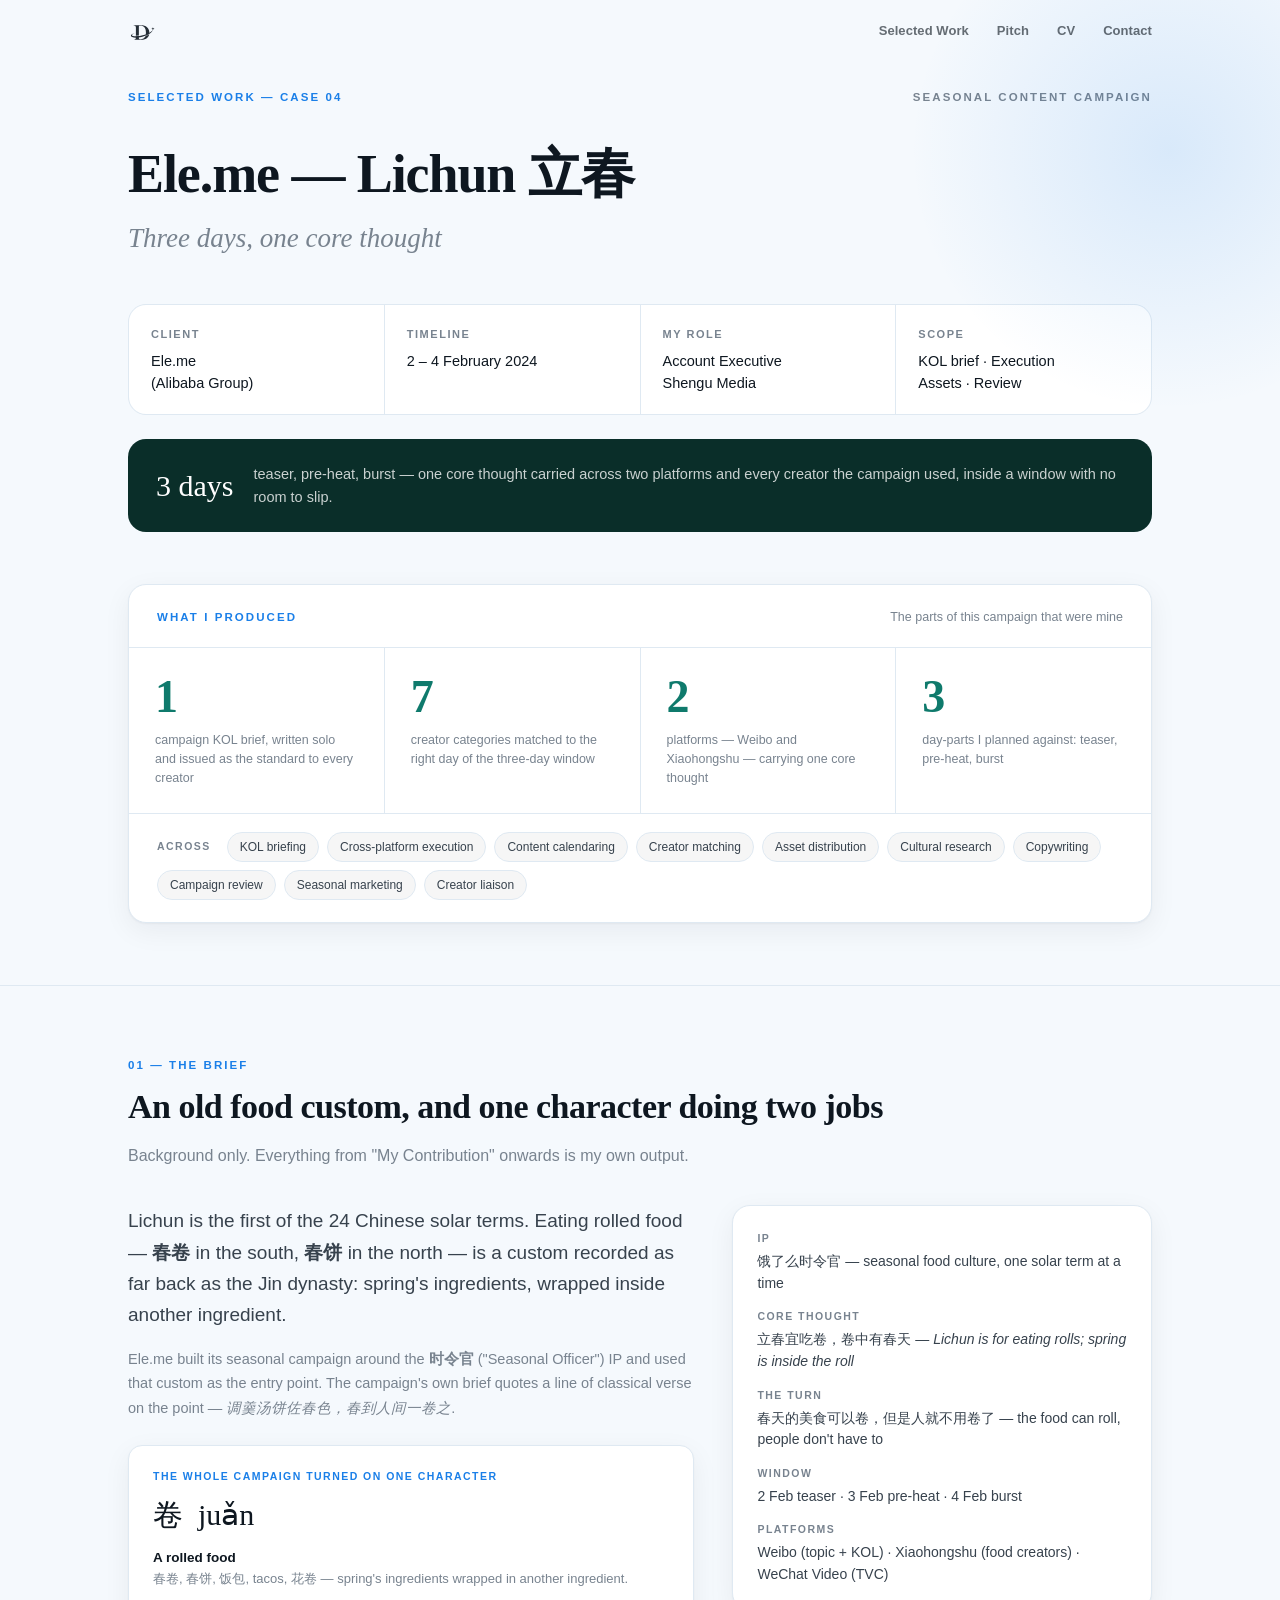
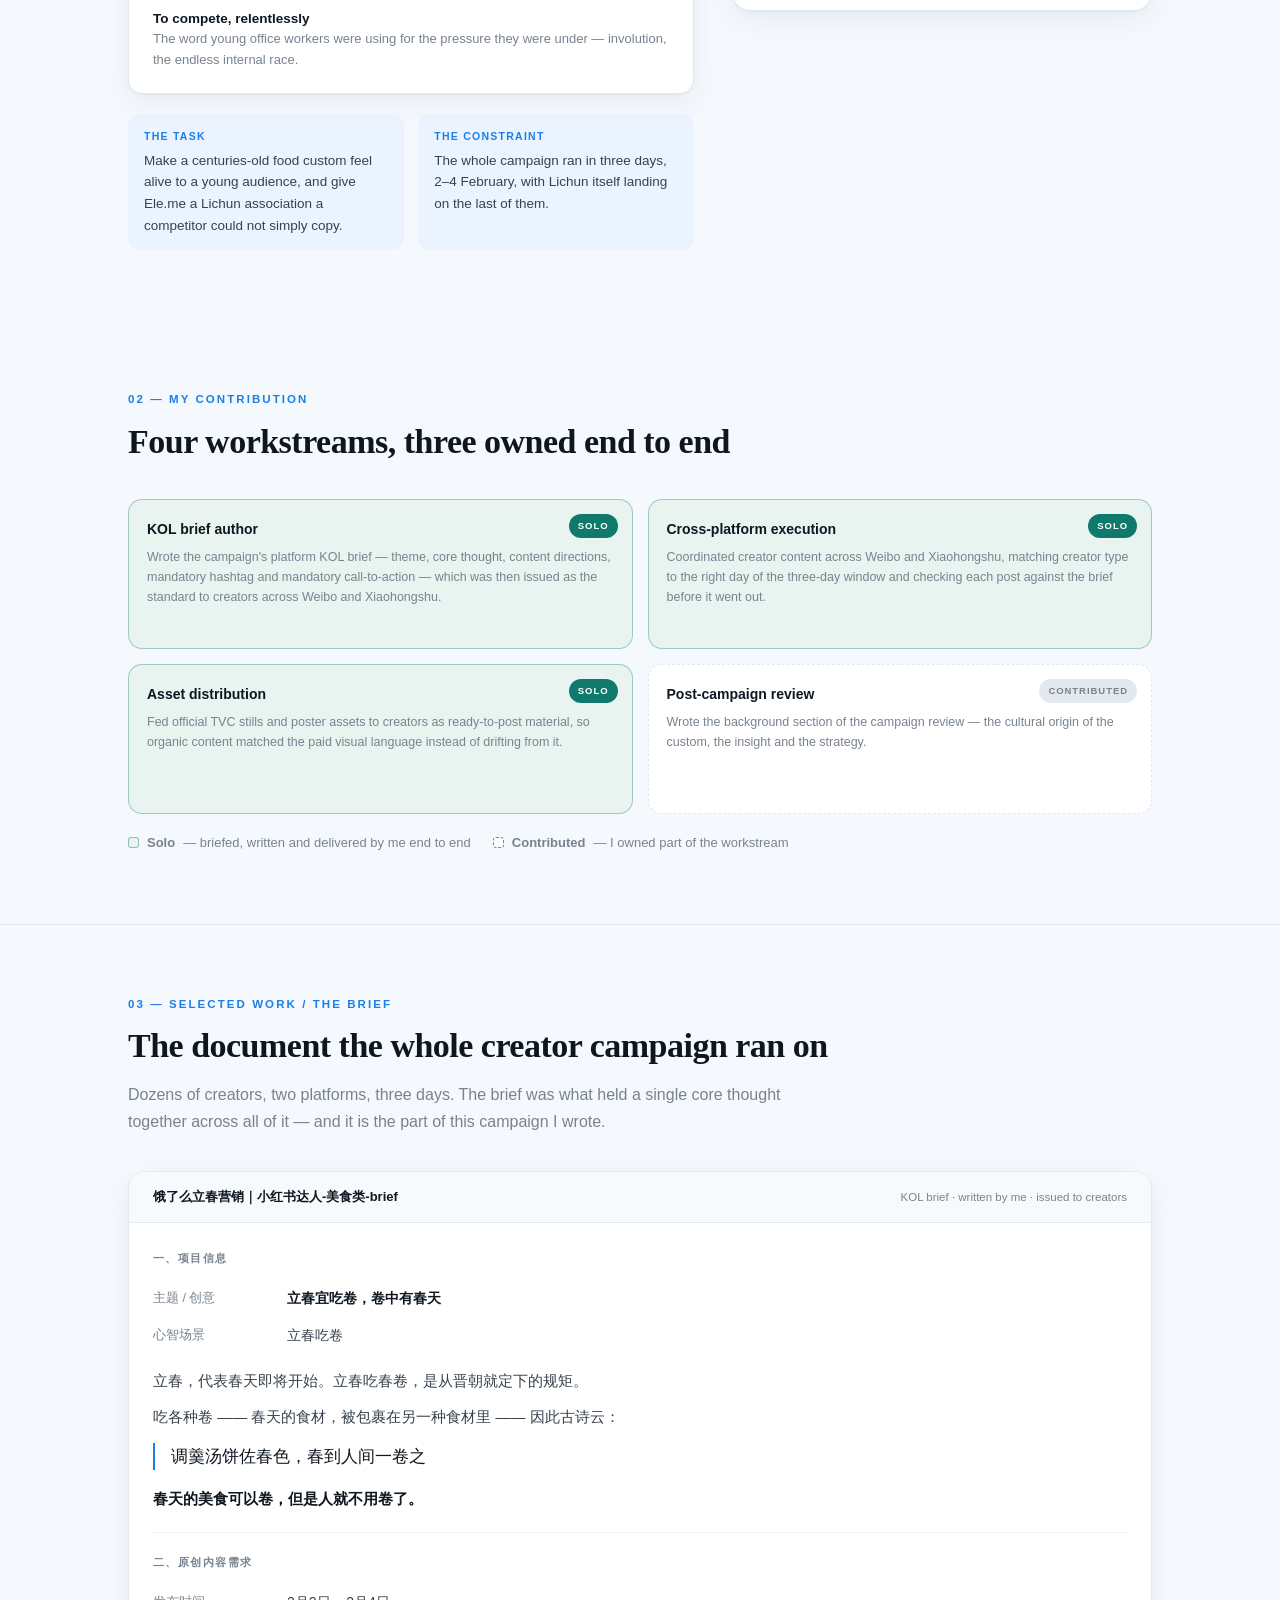
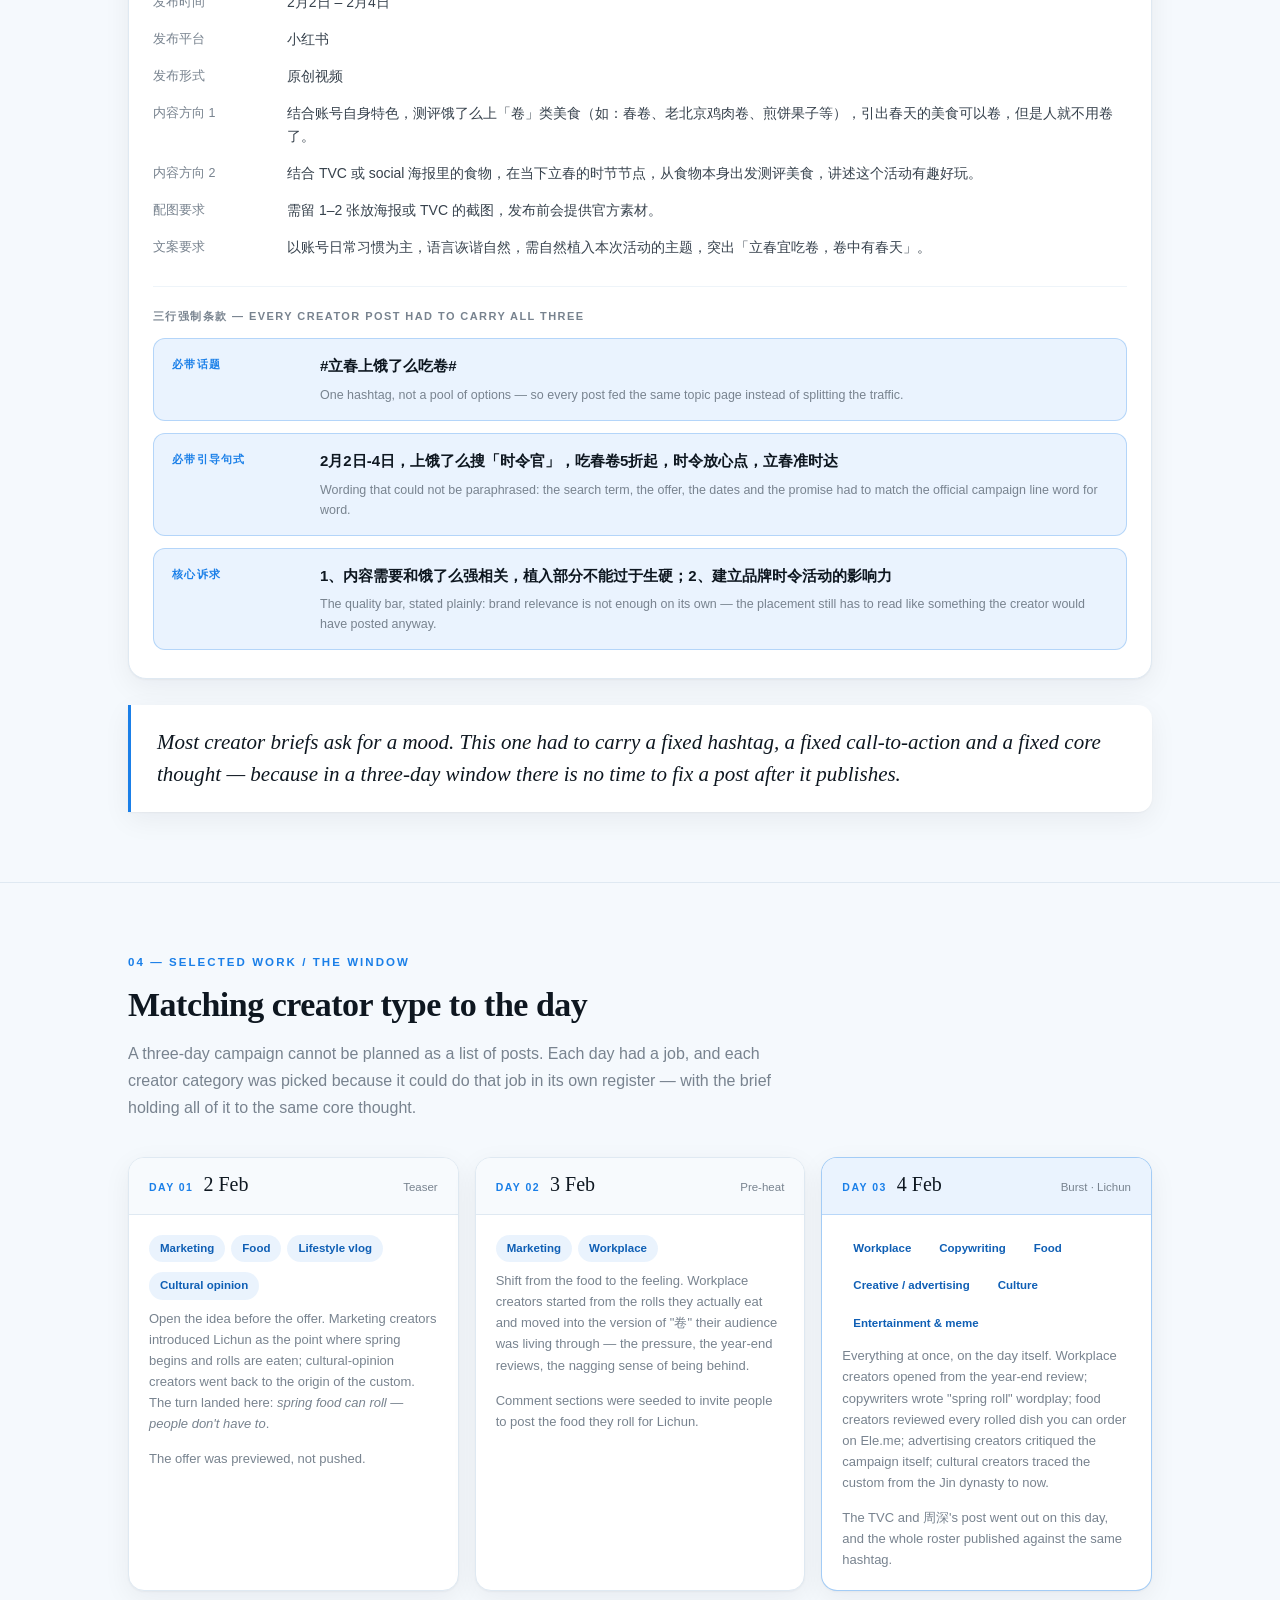
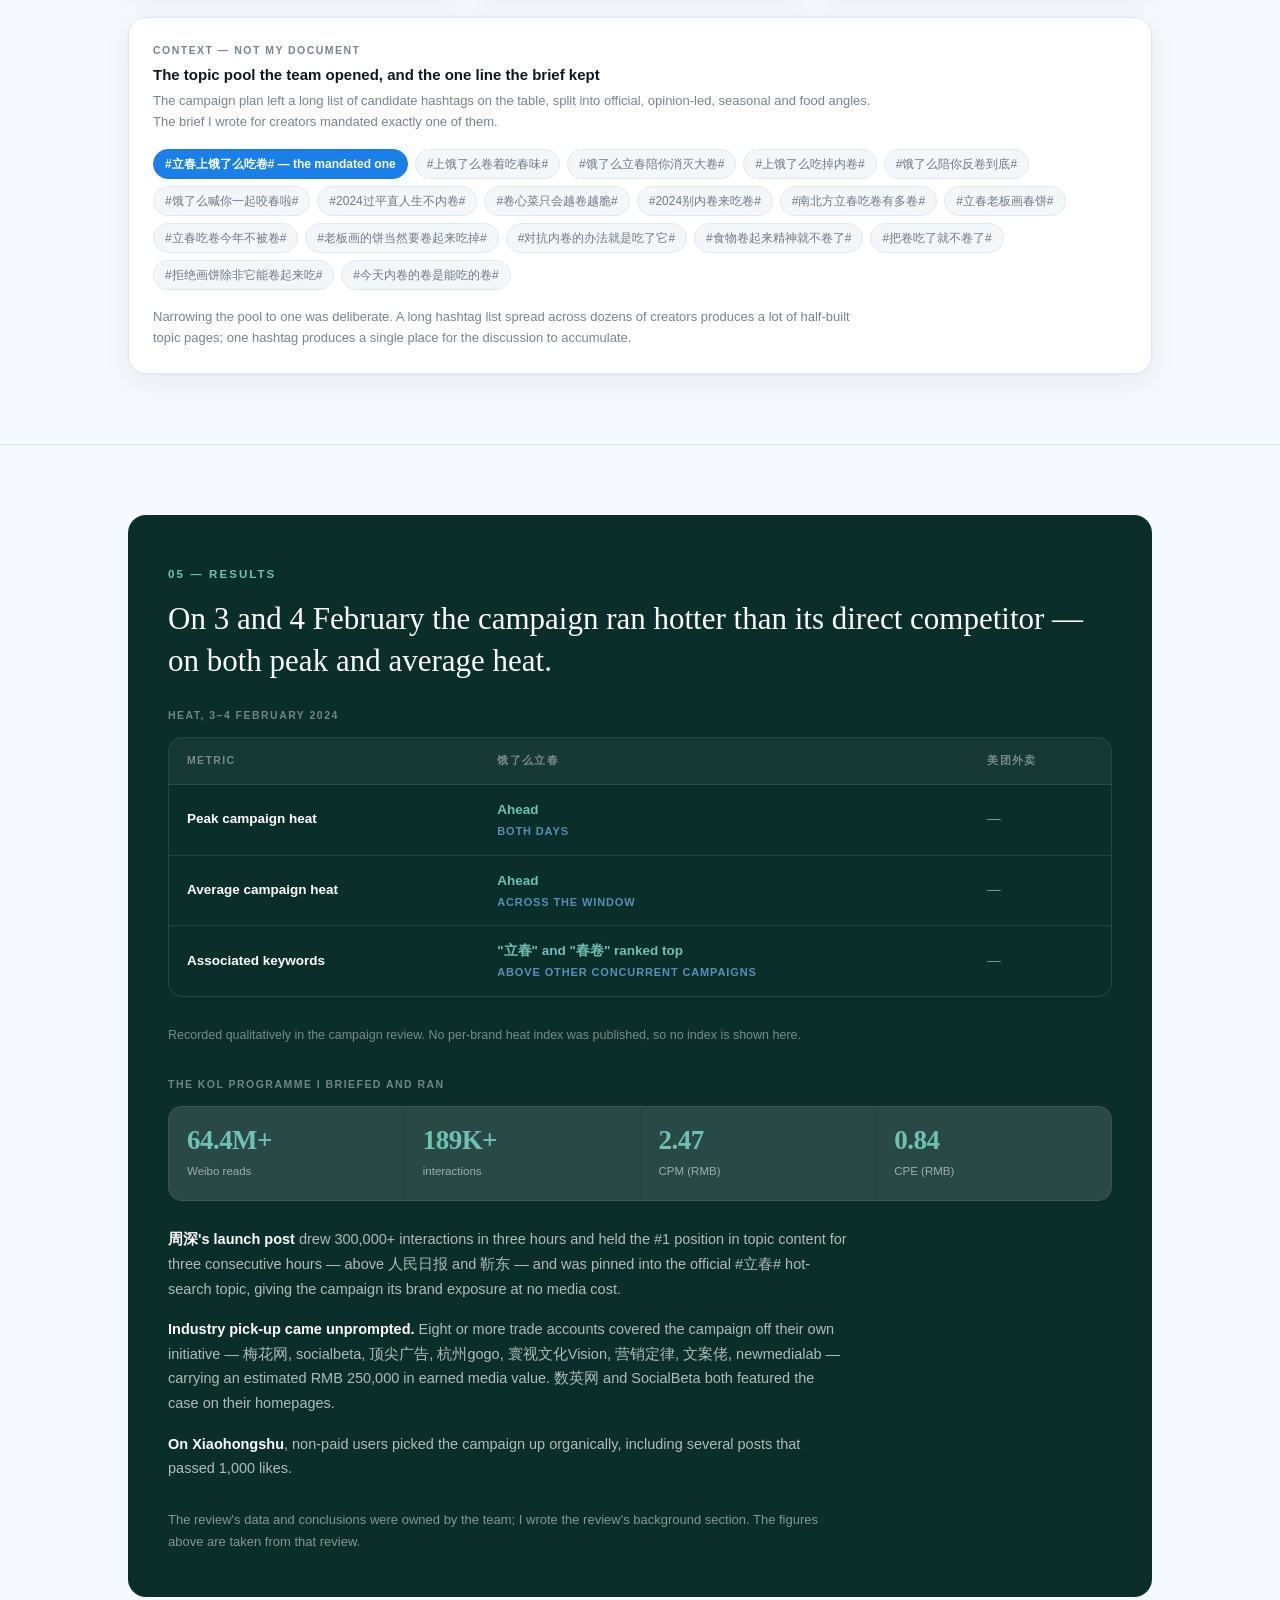
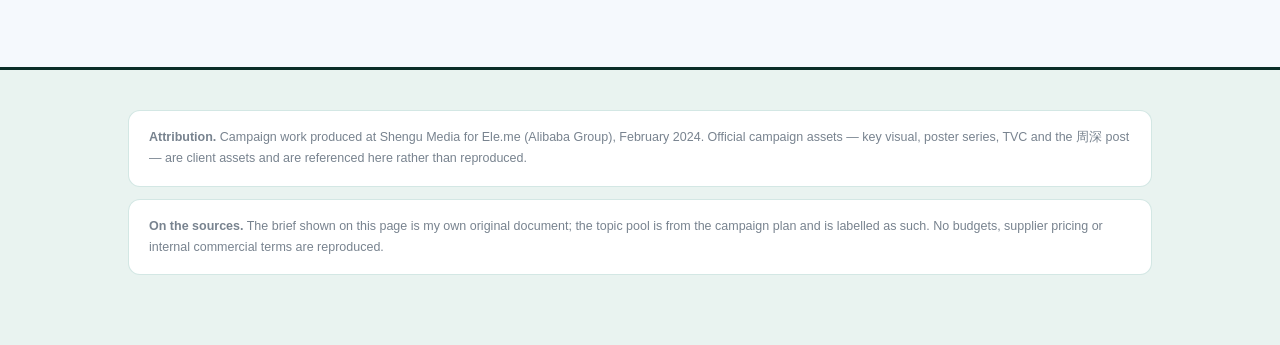
==== website/eleme-lichun-case.html @ 3f2ba8ce "Add portfolio pages, CV download and SEO metadata" ====
<!DOCTYPE html>
<html lang="en">
<head>
<meta charset="utf-8">
<meta name="viewport" content="width=device-width, initial-scale=1">
<title>Ele.me — Lichun Seasonal Campaign</title>
<link rel="icon" type="image/svg+xml" href="assets/favicon.svg">
<meta name="description" content="A three-day seasonal campaign built on a single wordplay insight. Case 04 — Du Tingwei, Anna.">
<link rel="canonical" href="https://fenghuan001.github.io/dtw.pro/eleme-lichun-case.html">
<meta property="og:url" content="https://fenghuan001.github.io/dtw.pro/eleme-lichun-case.html">
<meta property="og:type" content="website">
<meta property="og:site_name" content="Du Tingwei, Anna">
<meta property="og:title" content="Ele.me — Lichun Seasonal Campaign">
<meta property="og:description" content="A three-day seasonal campaign built on a single wordplay insight. Case 04 — Du Tingwei, Anna.">
<meta property="og:image" content="https://fenghuan001.github.io/dtw.pro/assets/og-card.jpg">
<meta property="og:image:width" content="1200">
<meta property="og:image:height" content="630">
<meta property="og:image:alt" content="Du Tingwei, Anna — Account Executive, Integrated Marketing and Content Strategy">
<meta name="twitter:card" content="summary_large_image">
<meta name="twitter:title" content="Ele.me — Lichun Seasonal Campaign">
<meta name="twitter:description" content="A three-day seasonal campaign built on a single wordplay insight. Case 04 — Du Tingwei, Anna.">
<meta name="twitter:image" content="https://fenghuan001.github.io/dtw.pro/assets/og-card.jpg">
<meta name="theme-color" content="#0A2E29">

<style>
:root{
  --bg:#F5F9FD; --ink:#0E1720; --ink-2:#37424D; --muted:#78838F;
  --line:#DFE9F2; --card:#FFFFFF; --accent:#1A7FE8; --accent-2:#0F5FB5;
  --accent-soft:#EAF3FE; --dark:#0C1620;
  --pine:#0A2E29; --pine-2:#0F3D36; --pine-accent:#0F7A6C; --pine-accent-2:#0A5B50;
  --pine-soft:#E9F3F0; --pine-key:#6FC2B3;
  --radius:18px;

  --shadow:0 1px 2px rgba(14,23,32,.04), 0 8px 28px rgba(14,23,32,.06);
  --font-display:Georgia,'Times New Roman','Microsoft YaHei','PingFang SC','Hiragino Sans GB','Songti SC',serif;
  --font-sans:-apple-system,BlinkMacSystemFont,'Segoe UI','Microsoft YaHei','PingFang SC','Hiragino Sans GB','Noto Sans CJK SC',sans-serif;
}
*,*::before,*::after{box-sizing:border-box}
html{-webkit-text-size-adjust:100%}
body{margin:0;background:var(--bg);color:var(--ink-2);font-family:var(--font-sans);font-size:16px;line-height:1.7;-webkit-font-smoothing:antialiased}
img{max-width:100%;display:block}
.wrap{max-width:1080px;margin:0 auto;padding:0 28px}
h1,h2,h3,h4{font-family:var(--font-display);color:var(--ink);font-weight:700;line-height:1.2;margin:0}
h1{font-size:clamp(32px,4.6vw,54px);letter-spacing:-.02em}
h2{font-size:clamp(24px,3vw,34px);letter-spacing:-.015em}
h3{font-size:19px;letter-spacing:-.01em}
p{margin:0 0 16px}
.eyebrow{font-family:var(--font-sans);font-size:11.5px;font-weight:700;letter-spacing:.18em;text-transform:uppercase;color:var(--accent)}
.lede{font-size:19px;line-height:1.65;color:var(--ink-2)}
section{padding:70px 0}
section+section{border-top:1px solid var(--line)}
.sec-head{margin-bottom:36px}
.sec-head .eyebrow{display:block;margin-bottom:12px}
.sec-head p{max-width:680px;margin-top:14px;color:var(--muted)}

/* ---------- HERO ---------- */
.hero{padding:64px 0 52px;position:relative;overflow:hidden}
.hero::after{content:"";position:absolute;right:-160px;top:-120px;width:540px;height:540px;background:radial-gradient(circle at 50% 50%,rgba(26,127,232,.13),transparent 68%);pointer-events:none}
.hero-top{display:flex;justify-content:space-between;align-items:baseline;gap:20px;flex-wrap:wrap;margin-bottom:34px}
.hero h1{max-width:20ch}
.hero .sub{font-family:var(--font-display);font-size:clamp(20px,2.4vw,27px);color:var(--muted);font-style:italic;margin-top:10px}
.meta{display:grid;grid-template-columns:repeat(4,1fr);gap:1px;background:var(--line);border:1px solid var(--line);border-radius:var(--radius);overflow:hidden;margin-top:42px}
.meta div{background:var(--card);padding:20px 22px}
.meta dt{font-size:11px;letter-spacing:.14em;text-transform:uppercase;color:var(--muted);font-weight:700;margin-bottom:7px}
.meta dd{margin:0;font-size:14.5px;color:var(--ink);line-height:1.5;font-weight:500}
.result-strip{margin-top:24px;background:var(--pine);color:#fff;border-radius:var(--radius);padding:24px 28px;display:flex;align-items:center;gap:20px;flex-wrap:wrap}
.result-strip .num{font-family:var(--font-display);font-size:30px;color:#fff;line-height:1;white-space:nowrap}
.result-strip .txt{font-size:14.5px;color:rgba(255,255,255,.78);line-height:1.55;flex:1;min-width:240px}

/* ---------- OUTPUT BAND ---------- */
.outputs{padding:0 0 62px}
.out-band{background:var(--card);border:1px solid var(--line);border-radius:var(--radius);box-shadow:var(--shadow);overflow:hidden}
.out-head{padding:22px 28px 18px;display:flex;justify-content:space-between;align-items:baseline;gap:16px;flex-wrap:wrap}
.out-head .eyebrow{display:block}
.out-head .hint{font-size:12.5px;color:var(--muted)}
.out-grid{display:grid;grid-template-columns:repeat(4,1fr);gap:1px;background:var(--line);border-top:1px solid var(--line);border-bottom:1px solid var(--line)}
.out{background:var(--card);padding:26px 26px 24px}
.out b{display:block;font-family:var(--font-display);font-size:clamp(30px,4vw,46px);line-height:1;color:var(--pine-accent);letter-spacing:-.02em}
.out span{display:block;font-size:12.5px;color:var(--muted);line-height:1.55;margin-top:11px}
.out-scope{padding:18px 28px 22px;display:flex;flex-wrap:wrap;gap:8px;align-items:center}
.out-scope .sl{font-size:10.5px;font-weight:700;letter-spacing:.14em;text-transform:uppercase;color:var(--muted);margin-right:8px}
.sc{font-size:12px;padding:5px 12px;border-radius:999px;background:rgba(0,0,0,.035);border:1px solid var(--line);color:var(--ink-2);line-height:1.5}

/* ---------- BRIEF ---------- */
.brief{display:grid;grid-template-columns:1.35fr 1fr;gap:38px;align-items:start}
.brief-facts{background:var(--card);border:1px solid var(--line);border-radius:var(--radius);padding:24px;box-shadow:var(--shadow)}
.brief-facts dl{margin:0;display:grid;gap:14px}
.brief-facts dt{font-size:10.5px;letter-spacing:.14em;text-transform:uppercase;color:var(--muted);font-weight:700;margin-bottom:3px}
.brief-facts dd{margin:0;font-size:14px;color:var(--ink-2);line-height:1.55}
.chal{display:flex;gap:14px;margin-top:20px;flex-wrap:wrap}
.chal div{flex:1;min-width:190px;background:var(--accent-soft);border-radius:12px;padding:14px 16px;font-size:13.5px;color:var(--ink-2);line-height:1.6}
.chal div b{display:block;font-size:10.5px;letter-spacing:.12em;text-transform:uppercase;color:var(--accent);margin-bottom:5px}
.pun{background:#fff;border:1px solid var(--line);border-radius:14px;padding:22px 24px;margin-top:24px;box-shadow:var(--shadow)}
.pun .pl{font-size:10.5px;font-weight:700;letter-spacing:.14em;text-transform:uppercase;color:var(--accent);margin-bottom:12px}
.pun .pw{font-family:var(--font-display);font-size:30px;color:var(--ink);line-height:1.2;margin-bottom:8px}
.pun .pm{display:flex;gap:18px;flex-wrap:wrap;margin-top:14px}
.pun .pm div{font-size:13px;color:var(--muted);line-height:1.6}
.pun .pm b{display:block;color:var(--ink);font-size:13.5px}
</style>
<style>
/* ---------- CONTRIBUTION ---------- */
.resp{display:grid;grid-template-columns:repeat(3,1fr);gap:15px}
.resp-item{border:1px solid var(--line);border-radius:14px;padding:20px 18px;background:var(--card);position:relative;min-height:150px}
.resp-item.solo{border-color:rgba(15,122,108,.34);background:var(--pine-soft)}
.resp-item.contrib{border-style:dashed;background:#fff}
.resp-item .badge{position:absolute;top:14px;right:14px;font-size:9.5px;font-weight:700;letter-spacing:.1em;text-transform:uppercase;padding:4px 9px;border-radius:999px}
.resp-item.solo .badge{background:var(--pine-accent);color:#fff}
.resp-item.contrib .badge{background:#E3E9EF;color:var(--muted)}
.resp-item h4{font-family:var(--font-sans);font-size:14px;font-weight:700;color:var(--ink);margin:0 0 8px;padding-right:64px;line-height:1.4}
.resp-item p{margin:0;font-size:12.5px;color:var(--muted);line-height:1.6}
.legend{display:flex;gap:22px;flex-wrap:wrap;margin-top:18px;font-size:13px;color:var(--muted)}
.legend span{display:flex;align-items:center;gap:8px}
.dot{width:11px;height:11px;border-radius:3px;background:var(--pine-soft);border:1px solid rgba(15,122,108,.42);flex:0 0 11px}
.dot.d2{background:#fff;border:1px dashed var(--muted)}

/* ---------- THE BRIEF DOCUMENT ---------- */
.doc{background:var(--card);border:1px solid var(--line);border-radius:var(--radius);box-shadow:var(--shadow);overflow:hidden}
.doc-bar{background:#F7FAFD;border-bottom:1px solid var(--line);padding:14px 24px;display:flex;justify-content:space-between;align-items:baseline;gap:14px;flex-wrap:wrap}
.doc-bar .fl{font-size:13px;font-weight:700;color:var(--ink);font-family:var(--font-sans)}
.doc-bar .ft{font-size:11.5px;color:var(--muted)}
.doc-body{padding:26px 24px 28px}
.dsec{padding:20px 0;border-bottom:1px solid #EEF4F9}
.dsec:first-child{padding-top:0}
.dsec:last-child{border-bottom:0;padding-bottom:0}
.dh{font-size:11px;font-weight:700;letter-spacing:.13em;text-transform:uppercase;color:var(--muted);margin-bottom:12px}
.dlede{font-size:15px;line-height:1.7;color:var(--ink-2);margin:0 0 10px}
.dlede:last-child{margin-bottom:0}
.dquote{font-family:var(--font-display);font-size:17px;color:var(--ink);line-height:1.6;margin:14px 0 0;padding-left:16px;border-left:2px solid var(--accent)}
.drow{display:grid;grid-template-columns:120px 1fr;gap:14px;font-size:14px;line-height:1.65;padding:7px 0}
.drow dt{color:var(--muted);font-size:12.5px;padding-top:1px}
.drow dd{margin:0;color:var(--ink-2)}
.drow dd b{color:var(--ink)}
.musts{display:grid;gap:12px;margin-top:4px}
.must{background:var(--accent-soft);border:1px solid rgba(26,127,232,.26);border-radius:12px;padding:15px 18px;display:grid;grid-template-columns:132px 1fr;gap:16px;align-items:start}
.must .ml{font-size:10.5px;font-weight:700;letter-spacing:.12em;text-transform:uppercase;color:var(--accent);padding-top:3px;line-height:1.5}
.must .mv{font-size:15px;color:var(--ink);line-height:1.65;font-weight:600}
.must .mv small{display:block;font-size:12.5px;font-weight:400;color:var(--muted);margin-top:6px;line-height:1.6}
@media(max-width:640px){
  .must{grid-template-columns:1fr;gap:8px}
  .drow{grid-template-columns:1fr;gap:2px}
}
</style>
<style>
/* ---------- THE WINDOW ---------- */
.sched{display:grid;grid-template-columns:repeat(3,1fr);gap:16px;align-items:stretch}
.day{background:var(--card);border:1px solid var(--line);border-radius:16px;box-shadow:var(--shadow);overflow:hidden;display:flex;flex-direction:column}
.day.burst{border-color:rgba(26,127,232,.4)}
.dhead{padding:16px 20px;border-bottom:1px solid var(--line);display:flex;align-items:baseline;gap:10px;flex-wrap:wrap;background:#F7FAFD}
.day.burst .dhead{background:var(--accent-soft);border-bottom-color:rgba(26,127,232,.24)}
.dnum{font-size:10.5px;font-weight:700;letter-spacing:.14em;text-transform:uppercase;color:var(--accent)}
.ddate{font-family:var(--font-display);font-size:20px;color:var(--ink);line-height:1}
.dphase{font-size:11.5px;color:var(--muted);margin-left:auto}
.dbody{padding:18px 20px 20px;flex:1}
.dbody p{font-size:13px;color:var(--muted);line-height:1.62;margin:0 0 14px}
.dbody p:last-child{margin-bottom:0}
.ctag{display:inline-block;font-size:11.5px;font-weight:600;padding:4px 11px;border-radius:999px;background:rgba(26,127,232,.09);color:var(--accent-2);margin:0 6px 8px 0}
.ctag.n{background:#F1F4F7;color:#6C7885}
.day.burst .ctag{background:#fff}

/* ---------- TOPIC POOL ---------- */
.pool{background:var(--card);border:1px solid var(--line);border-radius:var(--radius);box-shadow:var(--shadow);padding:24px;margin-top:26px}
.pool .pl{font-size:10.5px;font-weight:700;letter-spacing:.14em;text-transform:uppercase;color:var(--muted);margin-bottom:6px}
.pool h4{font-family:var(--font-sans);font-size:15px;font-weight:700;color:var(--ink);margin:0 0 6px}
.pool .note{font-size:13px;color:var(--muted);line-height:1.65;margin:0 0 16px;max-width:720px}
.tchips{display:flex;flex-wrap:wrap;gap:7px}
.tchip{font-size:12px;padding:5px 11px;border-radius:999px;background:#F4F7FA;border:1px solid var(--line);color:#6C7885;line-height:1.5}
.tchip.keep{background:var(--accent);border-color:var(--accent);color:#fff;font-weight:700}

/* ---------- RESULTS ---------- */
.results{background:var(--pine);color:#fff;border-radius:var(--radius);padding:44px 40px}
.results .eyebrow{color:var(--pine-key)}
.results .big{font-family:var(--font-display);font-size:clamp(22px,3vw,31px);line-height:1.35;color:#fff;margin:12px 0 26px}
.results p{color:rgba(255,255,255,.68);font-size:14.5px;max-width:680px;margin:0}
.htable-wrap{border:1px solid rgba(255,255,255,.12);border-radius:14px;overflow:hidden;margin-bottom:28px}
.htable{width:100%;border-collapse:collapse;font-size:13.5px}
.htable th,.htable td{text-align:left;padding:14px 18px;border-bottom:1px solid rgba(255,255,255,.1)}
.htable th{font-size:10.5px;letter-spacing:.13em;text-transform:uppercase;color:rgba(255,255,255,.42);font-weight:700;background:rgba(255,255,255,.05)}
.htable td{color:rgba(255,255,255,.55)}
.htable td:first-child{color:#fff;font-weight:600}
.htable .lead{color:var(--pine-key);font-weight:700}
.htable .lead em{font-style:normal;display:block;font-size:11px;font-weight:600;letter-spacing:.08em;color:rgba(127,182,242,.7)}
.htable tr:last-child td{border-bottom:0}
.rmetrics{display:grid;grid-template-columns:repeat(4,1fr);gap:1px;background:rgba(255,255,255,.1);border:1px solid rgba(255,255,255,.1);border-radius:14px;overflow:hidden;margin-bottom:26px}
.rmetrics div{background:rgba(255,255,255,.03);padding:20px 18px}
.rmetrics b{display:block;font-family:var(--font-display);font-size:clamp(20px,2.4vw,27px);line-height:1;color:var(--pine-key);letter-spacing:-.02em}
.rmetrics span{display:block;font-size:11.5px;color:rgba(255,255,255,.55);line-height:1.5;margin-top:9px}
.rlabel{font-size:10.5px;font-weight:700;letter-spacing:.14em;text-transform:uppercase;color:rgba(255,255,255,.42);margin-bottom:12px}

.footer{background:var(--pine-soft);border-top:3px solid var(--pine);padding:40px 0 70px;font-size:12.5px;color:var(--muted)}
.footer .demo-note{background:#fff;border:1px solid rgba(15,122,108,.18);border-radius:12px;padding:16px 20px;line-height:1.7}
.footer .demo-note+.demo-note{margin-top:12px}

@media(max-width:900px){
  .brief{grid-template-columns:1fr}
  .resp{grid-template-columns:1fr 1fr}
  .meta{grid-template-columns:1fr 1fr}
  .sched{grid-template-columns:1fr}
  .rmetrics{grid-template-columns:1fr 1fr}
  section{padding:52px 0}
  .results{padding:34px 26px}
}
@media(max-width:560px){
  .resp{grid-template-columns:1fr}
  .meta{grid-template-columns:1fr}
  .rmetrics{grid-template-columns:1fr}
  .htable{font-size:12.5px}
  .htable th,.htable td{padding:11px 13px}
}
@media print{
  .resp-item,.day,.doc,.pool,.results,.brief-facts,.pun,.must{opacity:1 !important;transform:none !important}
  section{padding:26px 0;break-inside:avoid}
  .resp-item,.day,.doc,.results,.brief-facts{break-inside:avoid}
  .results{background:#fff !important;color:#111 !important}
  .results .big{color:#111 !important}
  .results p{color:#444 !important}
  .htable-wrap{border-color:#ddd !important}
  .htable th{background:#f0f0f0 !important;color:#666 !important;border-bottom-color:#ddd !important}
  .htable td{border-bottom-color:#eee !important;color:#555 !important}
  .htable td:first-child{color:#111 !important}
  .htable .lead{color:#0A5B50 !important}
  .htable .lead em{color:#0A5B50 !important}
  .rmetrics{border-color:#ddd !important;background:#ddd !important}
  .rmetrics div{background:#fafafa !important}
  .rmetrics b{color:#0A5B50 !important}
  .rmetrics span,.rlabel{color:#666 !important}
}
</style>
</head>
<body>
<div id="sp" aria-hidden="true"></div>
<style id="plcss">
.sr-only{position:absolute;width:1px;height:1px;padding:0;overflow:hidden;clip-path:inset(50%)}
#page-loader{position:fixed;inset:0;z-index:1000;display:grid;place-content:center;background:var(--pine);opacity:0;visibility:hidden;pointer-events:none;transition:opacity .42s ease,visibility .42s ease}
#page-loader.show{opacity:1;visibility:visible;pointer-events:auto}
#page-loader::after{content:"";position:absolute;right:-120px;top:-140px;width:420px;height:420px;background:radial-gradient(circle at 50% 50%,rgba(111,194,179,.15),transparent 68%);pointer-events:none}
#page-loader .brand-logo{width:min(44vw,168px);height:auto;display:block;overflow:visible;position:relative}
#pl-star{transform:translate(1117px,479px)}
@media(prefers-reduced-motion:reduce){#page-loader{transition:none}}
@media print{#page-loader{display:none!important}}
</style>
<div id="page-loader">
  <span class="sr-only" role="status">Loading</span>
  <svg class="brand-logo" xmlns="http://www.w3.org/2000/svg" viewBox="0 0 1254 1254" fill="#ffffff" role="img" aria-label="Du Tingwei">
    <defs>
      <clipPath id="pl-lc"><rect x="345" y="760" width="151" height="150"/></clipPath>
      <clipPath id="pl-rc"><rect x="750" y="600" width="240" height="270"/></clipPath>
      <mask id="pl-os" maskUnits="userSpaceOnUse" x="0" y="0" width="1254" height="1254" style="mask-type:luminance">
        <rect width="1254" height="1254" fill="white"/>
        <path clip-path="url(#pl-lc)" d="M 351 815 C 544 817 864 743 1027 616" fill="none" stroke="black" stroke-width="36"/>
        <path clip-path="url(#pl-rc)" d="M 351 883 C 577 888 912 773 1058 630" fill="none" stroke="black" stroke-width="36"/>
      </mask>
    </defs>
    <path mask="url(#pl-os)" fill-rule="evenodd" d="M 252 325 L 578 325 C 808 325 950 444 956 650 C 961 854 832 978 590 978 L 249 978 L 249 971 C 327 957 354 938 354 869 L 354 423 C 354 362 330 341 252 333 Z M 487 398 L 487 891 C 487 936 508 952 575 952 C 717 952 803 857 803 652 C 803 450 717 347 579 347 L 528 347 C 497 347 487 362 487 398 Z"/>
    <path d="M 341 644 C 236 683 132 735 129 786 C 123 849 218 881 351 883 C 577 888 912 773 1058 630 C 1088 599 1099 566 1101 538 C 1083 569 1058 591 1027 616 C 864 743 544 817 351 815 C 244 814 183 806 178 782 C 171 752 244 694 336 651 Q 342 648 341 644 Z"/>
    <g id="pl-star"><g transform="translate(-1117 -479)"><path d="M 1117 403 C 1109 458 1099 469 1045 478 C 1098 485 1109 498 1117 551 C 1125 498 1136 486 1190 479 C 1136 471 1126 458 1117 403 Z"/></g></g>
  </svg>
</div>
<script>
(function(){
  var loader = document.getElementById('page-loader');
  if(!loader) return;
  var star = document.getElementById('pl-star');
  var reduce = window.matchMedia ? matchMedia('(prefers-reduced-motion: reduce)') : { matches:false };
  var ORBIT = 1600, GRACE = 420;
  var route = document.createElementNS('http://www.w3.org/2000/svg','path');
  route.setAttribute('d','M1117 479 C1060 310 330 510 155 780 C85 965 1080 790 1117 479 Z');
  var len = 0; try { len = route.getTotalLength(); } catch(e){}
  var frame = 0, showAt = 0, ready = false, shown = false, finishAt = Infinity;

  function rest(){ if(star) star.style.transform = 'translate(1117px,479px)'; }
  function hide(){
    if(!shown){ loader.style.display = 'none'; document.body.setAttribute('aria-busy','false'); return; }
    shown = false; cancelAnimationFrame(frame); rest();
    loader.classList.remove('show');
    document.body.setAttribute('aria-busy','false');
  }
  function tick(now){
    if(!shown) return;
    if(reduce.matches){ rest(); if(ready) hide(); else frame = requestAnimationFrame(tick); return; }
    if(ready && now >= finishAt){ hide(); return; }
    if(len){
      var p = route.getPointAtLength(((now - showAt) % ORBIT) / ORBIT * len);
      star.style.transform = 'translate(' + p.x + 'px,' + p.y + 'px)';
    }
    frame = requestAnimationFrame(tick);
  }
  function show(){
    if(shown || ready) return;
    shown = true; showAt = performance.now();
    loader.classList.add('show');
    document.body.setAttribute('aria-busy','true');
    if(reduce.matches) rest(); else frame = requestAnimationFrame(tick);
  }
  function done(){
    ready = true;
    if(!shown){ loader.style.display = 'none'; document.body.setAttribute('aria-busy','false'); return; }
    // let the star finish the orbit it is currently on, rather than cutting it off
    var el = performance.now() - showAt;
    finishAt = showAt + Math.max(1, Math.ceil(el / ORBIT)) * ORBIT;
    if(reduce.matches) hide(); else frame = requestAnimationFrame(tick);
  }
  window.finishLogoLoading = done;

  // only appear when the page is actually slow
  setTimeout(function(){ if(!ready) show(); }, GRACE);
  if(document.readyState === 'complete') done();
  else window.addEventListener('load', done, { once:true });
  document.addEventListener('visibilitychange', function(){ if(!document.hidden && shown && ready) hide(); });
})();
</script>
<style id="uibar">#sp{position:fixed;top:0;left:0;height:3px;width:0;background:linear-gradient(90deg,var(--pine-accent),var(--pine-key));z-index:999;pointer-events:none;transition:width .08s linear}
@media print{#sp{display:none!important}.footer{background:#fff!important;border-top:1px solid #ccc!important}}</style>
<style id="tbcss">
:root{--tb-h:58px;--tb-ink:var(--ink)}
html{scroll-behavior:smooth}
[id]{scroll-margin-top:calc(var(--tb-h) + 18px)}
#tb{position:fixed;top:3px;left:0;right:0;z-index:120;transition:background .3s ease,box-shadow .3s ease}
#tb .in{max-width:1080px;margin:0 auto;padding:0 28px;height:var(--tb-h);display:flex;align-items:center;justify-content:space-between;gap:20px}
#tb .brand{display:flex;align-items:center;gap:11px;color:var(--tb-ink);text-decoration:none;flex:0 0 auto;opacity:.9;transition:opacity .2s ease}
#tb a.brand:hover{opacity:1}
#tb .mark{display:block;width:28px;height:28px;color:var(--tb-ink);transition:transform .45s cubic-bezier(.3,.9,.3,1)}
#tb a.brand:hover .mark{transform:rotate(-10deg)}
#tb .nav{display:flex;align-items:center;gap:clamp(13px,2.6vw,28px);font-size:13px;font-weight:600;letter-spacing:.005em}
#tb .nav a{color:var(--tb-ink);opacity:.62;text-decoration:none;padding:5px 0;border-bottom:1.5px solid transparent;transition:opacity .18s ease,border-color .18s ease;white-space:nowrap}
#tb .nav a:hover{opacity:1;border-bottom-color:currentColor}
#tb.stuck{background:var(--pine);box-shadow:0 1px 0 rgba(0,0,0,.16),0 8px 26px rgba(10,46,41,.22)}
#tb.stuck .brand,#tb.stuck .nav a{color:#fff}
#tb.stuck .nav a{opacity:.72}
#tb.stuck .nav a:hover{opacity:1}
.hero{padding-top:calc(var(--tb-h) + 30px)}
@media(max-width:520px){ #tb .in{padding:0 20px;gap:12px} #tb .mark{width:24px;height:24px} #tb .nav{font-size:12px} #tb .nav a{padding:4px 0} }
@media print{ #tb{display:none!important} .hero{padding-top:0!important} }
</style>
<div id="tb">
  <div class="in">
    <a class="brand" href="index.html" aria-label="Back to the portfolio home"><svg class="mark" viewBox="0 0 1254 1254" fill="currentColor" aria-hidden="true" focusable="false"><defs><clipPath id="tbm-l"><rect x="345" y="760" width="151" height="150"/></clipPath><clipPath id="tbm-r"><rect x="750" y="600" width="240" height="270"/></clipPath><mask id="tbm-o" maskUnits="userSpaceOnUse" x="0" y="0" width="1254" height="1254" style="mask-type:luminance"><rect width="1254" height="1254" fill="white"/><path clip-path="url(#tbm-l)" d="M 351 815 C 544 817 864 743 1027 616" fill="none" stroke="black" stroke-width="36"/><path clip-path="url(#tbm-r)" d="M 351 883 C 577 888 912 773 1058 630" fill="none" stroke="black" stroke-width="36"/></mask></defs><path mask="url(#tbm-o)" fill-rule="evenodd" d="M 252 325 L 578 325 C 808 325 950 444 956 650 C 961 854 832 978 590 978 L 249 978 L 249 971 C 327 957 354 938 354 869 L 354 423 C 354 362 330 341 252 333 Z M 487 398 L 487 891 C 487 936 508 952 575 952 C 717 952 803 857 803 652 C 803 450 717 347 579 347 L 528 347 C 497 347 487 362 487 398 Z"/><path d="M 341 644 C 236 683 132 735 129 786 C 123 849 218 881 351 883 C 577 888 912 773 1058 630 C 1088 599 1099 566 1101 538 C 1083 569 1058 591 1027 616 C 864 743 544 817 351 815 C 244 814 183 806 178 782 C 171 752 244 694 336 651 Q 342 648 341 644 Z"/><path d="M 1117 403 C 1109 458 1099 469 1045 478 C 1098 485 1109 498 1117 551 C 1125 498 1136 486 1190 479 C 1136 471 1126 458 1117 403 Z"/></svg></a>
    <nav class="nav" aria-label="Main">
      <a href="index.html#work">Selected Work</a>
      <a href="pitch-experience.html">Pitch</a>
      <a href="anna-du-cv.pdf" download>CV</a>
      <a href="index.html#contact">Contact</a>
    </nav>
  </div>
</div>
<script>
(function(){
  function init(){
    var tb = document.getElementById('tb');
    var hero = document.querySelector('.hero');
    if(!tb || !hero) return;
    var h = 0;
    function measure(){ h = hero.offsetHeight; }
    function upd(){
      if(window.scrollY > h - 74) tb.classList.add('stuck');
      else tb.classList.remove('stuck');
    }
    measure(); upd();
    window.addEventListener('scroll', upd, { passive:true });
    window.addEventListener('resize', function(){ measure(); upd(); });
  }
  if(document.readyState === 'loading') document.addEventListener('DOMContentLoaded', init);
  else init();
})();
</script>

<header class="hero">
  <div class="wrap">
    <div class="hero-top">
      <span class="eyebrow">Selected Work — Case 04</span>
      <span class="eyebrow" style="color:var(--muted)">Seasonal Content Campaign</span>
    </div>
    <h1>Ele.me — Lichun 立春</h1>
    <p class="sub">Three days, one core thought</p>
    <dl class="meta">
      <div><dt>Client</dt><dd>Ele.me<br>(Alibaba Group)</dd></div>
      <div><dt>Timeline</dt><dd>2 – 4 February 2024</dd></div>
      <div><dt>My Role</dt><dd>Account Executive<br>Shengu Media</dd></div>
      <div><dt>Scope</dt><dd>KOL brief · Execution<br>Assets · Review</dd></div>
    </dl>
    <div class="result-strip">
      <span class="num">3 days</span>
      <span class="txt">teaser, pre-heat, burst — one core thought carried across two platforms and every creator the campaign used, inside a window with no room to slip.</span>
    </div>
  </div>
</header>

<section class="outputs">
  <div class="wrap">
    <div class="out-band">
      <div class="out-head">
        <span class="eyebrow">What I produced</span>
        <span class="hint">The parts of this campaign that were mine</span>
      </div>
      <div class="out-grid">
        <div class="out"><b>1</b><span>campaign KOL brief, written solo and issued as the standard to every creator</span></div>
        <div class="out"><b>7</b><span>creator categories matched to the right day of the three-day window</span></div>
        <div class="out"><b>2</b><span>platforms — Weibo and Xiaohongshu — carrying one core thought</span></div>
        <div class="out"><b>3</b><span>day-parts I planned against: teaser, pre-heat, burst</span></div>
      </div>
      <div class="out-scope">
        <span class="sl">Across</span>
        <span class="sc">KOL briefing</span>
        <span class="sc">Cross-platform execution</span>
        <span class="sc">Content calendaring</span>
        <span class="sc">Creator matching</span>
        <span class="sc">Asset distribution</span>
        <span class="sc">Cultural research</span>
        <span class="sc">Copywriting</span>
        <span class="sc">Campaign review</span>
        <span class="sc">Seasonal marketing</span>
        <span class="sc">Creator liaison</span>
      </div>
    </div>
  </div>
</section>

<section>
  <div class="wrap">
    <div class="sec-head">
      <span class="eyebrow">01 — The Brief</span>
      <h2>An old food custom, and one character doing two jobs</h2>
      <p>Background only. Everything from "My Contribution" onwards is my own output.</p>
    </div>

    <div class="brief">
      <div>
        <p class="lede">Lichun is the first of the 24 Chinese solar terms. Eating rolled food — <strong>春卷</strong> in the south, <strong>春饼</strong> in the north — is a custom recorded as far back as the Jin dynasty: spring's ingredients, wrapped inside another ingredient.</p>
        <p style="font-size:14.5px;color:var(--muted)">Ele.me built its seasonal campaign around the <strong>时令官</strong> ("Seasonal Officer") IP and used that custom as the entry point. The campaign's own brief quotes a line of classical verse on the point — <em>调羹汤饼佐春色，春到人间一卷之</em>.</p>

        <div class="pun">
          <div class="pl">The whole campaign turned on one character</div>
          <div class="pw">卷 &nbsp;juǎn</div>
          <div class="pm">
            <div><b>A rolled food</b>春卷, 春饼, 饭包, tacos, 花卷 — spring's ingredients wrapped in another ingredient.</div>
            <div><b>To compete, relentlessly</b>The word young office workers were using for the pressure they were under — involution, the endless internal race.</div>
          </div>
        </div>

        <div class="chal">
          <div><b>The task</b>Make a centuries-old food custom feel alive to a young audience, and give Ele.me a Lichun association a competitor could not simply copy.</div>
          <div><b>The constraint</b>The whole campaign ran in three days, 2–4 February, with Lichun itself landing on the last of them.</div>
        </div>
      </div>

      <div class="brief-facts">
        <dl>
          <div><dt>IP</dt><dd>饿了么时令官 — seasonal food culture, one solar term at a time</dd></div>
          <div><dt>Core thought</dt><dd>立春宜吃卷，卷中有春天 — <em>Lichun is for eating rolls; spring is inside the roll</em></dd></div>
          <div><dt>The turn</dt><dd>春天的美食可以卷，但是人就不用卷了 — the food can roll, people don't have to</dd></div>
          <div><dt>Window</dt><dd>2 Feb teaser · 3 Feb pre-heat · 4 Feb burst</dd></div>
          <div><dt>Platforms</dt><dd>Weibo (topic + KOL) · Xiaohongshu (food creators) · WeChat Video (TVC)</dd></div>
        </dl>
      </div>
    </div>
  </div>
</section>
<style>
.resp.four{grid-template-columns:repeat(2,1fr)}
@media(max-width:560px){ .resp.four{grid-template-columns:1fr} }
.whyline{background:var(--card);border-left:3px solid var(--accent);border-radius:0 14px 14px 0;padding:22px 26px;box-shadow:var(--shadow);margin-top:26px}
.whyline p{margin:0;font-family:var(--font-display);font-size:clamp(17px,2.1vw,21px);line-height:1.5;color:var(--ink);font-style:italic}
</style>

<section>
  <div class="wrap">
    <div class="sec-head">
      <span class="eyebrow">02 — My Contribution</span>
      <h2>Four workstreams, three owned end to end</h2>
    </div>
    <div class="resp four">
      <div class="resp-item solo">
        <span class="badge">Solo</span>
        <h4>KOL brief author</h4>
        <p>Wrote the campaign's platform KOL brief — theme, core thought, content directions, mandatory hashtag and mandatory call-to-action — which was then issued as the standard to creators across Weibo and Xiaohongshu.</p>
      </div>
      <div class="resp-item solo">
        <span class="badge">Solo</span>
        <h4>Cross-platform execution</h4>
        <p>Coordinated creator content across Weibo and Xiaohongshu, matching creator type to the right day of the three-day window and checking each post against the brief before it went out.</p>
      </div>
      <div class="resp-item solo">
        <span class="badge">Solo</span>
        <h4>Asset distribution</h4>
        <p>Fed official TVC stills and poster assets to creators as ready-to-post material, so organic content matched the paid visual language instead of drifting from it.</p>
      </div>
      <div class="resp-item contrib">
        <span class="badge">Contributed</span>
        <h4>Post-campaign review</h4>
        <p>Wrote the background section of the campaign review — the cultural origin of the custom, the insight and the strategy.</p>
      </div>
    </div>
    <div class="legend">
      <span><i class="dot"></i> <strong>Solo</strong> — briefed, written and delivered by me end to end</span>
      <span><i class="dot d2"></i> <strong>Contributed</strong> — I owned part of the workstream</span>
    </div>
  </div>
</section>

<section>
  <div class="wrap">
    <div class="sec-head">
      <span class="eyebrow">03 — Selected Work / The Brief</span>
      <h2>The document the whole creator campaign ran on</h2>
      <p>Dozens of creators, two platforms, three days. The brief was what held a single core thought together across all of it — and it is the part of this campaign I wrote.</p>
    </div>

    <div class="doc">
      <div class="doc-bar">
        <span class="fl">饿了么立春营销｜小红书达人-美食类-brief</span>
        <span class="ft">KOL brief · written by me · issued to creators</span>
      </div>
      <div class="doc-body">

        <div class="dsec">
          <div class="dh">一、项目信息</div>
          <dl style="margin:0">
            <div class="drow"><dt>主题 / 创意</dt><dd><b>立春宜吃卷，卷中有春天</b></dd></div>
            <div class="drow"><dt>心智场景</dt><dd>立春吃卷</dd></div>
          </dl>
          <p class="dlede" style="margin-top:14px">立春，代表春天即将开始。立春吃春卷，是从晋朝就定下的规矩。</p>
          <p class="dlede">吃各种卷 —— 春天的食材，被包裹在另一种食材里 —— 因此古诗云：</p>
          <p class="dquote">调羹汤饼佐春色，春到人间一卷之</p>
          <p class="dlede" style="margin-top:16px"><strong style="color:var(--ink)">春天的美食可以卷，但是人就不用卷了。</strong></p>
        </div>

        <div class="dsec">
          <div class="dh">二、原创内容需求</div>
          <dl style="margin:0">
            <div class="drow"><dt>发布时间</dt><dd>2月2日 – 2月4日</dd></div>
            <div class="drow"><dt>发布平台</dt><dd>小红书</dd></div>
            <div class="drow"><dt>发布形式</dt><dd>原创视频</dd></div>
            <div class="drow"><dt>内容方向 1</dt><dd>结合账号自身特色，测评饿了么上「卷」类美食（如：春卷、老北京鸡肉卷、煎饼果子等），引出春天的美食可以卷，但是人就不用卷了。</dd></div>
            <div class="drow"><dt>内容方向 2</dt><dd>结合 TVC 或 social 海报里的食物，在当下立春的时节节点，从食物本身出发测评美食，讲述这个活动有趣好玩。</dd></div>
            <div class="drow"><dt>配图要求</dt><dd>需留 1–2 张放海报或 TVC 的截图，发布前会提供官方素材。</dd></div>
            <div class="drow"><dt>文案要求</dt><dd>以账号日常习惯为主，语言诙谐自然，需自然植入本次活动的主题，突出「立春宜吃卷，卷中有春天」。</dd></div>
          </dl>
        </div>

        <div class="dsec">
          <div class="dh">三行强制条款 — every creator post had to carry all three</div>
          <div class="musts">
            <div class="must">
              <div class="ml">必带话题</div>
              <div class="mv">#立春上饿了么吃卷#
                <small>One hashtag, not a pool of options — so every post fed the same topic page instead of splitting the traffic.</small>
              </div>
            </div>
            <div class="must">
              <div class="ml">必带引导句式</div>
              <div class="mv">2月2日-4日，上饿了么搜「时令官」，吃春卷5折起，时令放心点，立春准时达
                <small>Wording that could not be paraphrased: the search term, the offer, the dates and the promise had to match the official campaign line word for word.</small>
              </div>
            </div>
            <div class="must">
              <div class="ml">核心诉求</div>
              <div class="mv">1、内容需要和饿了么强相关，植入部分不能过于生硬；2、建立品牌时令活动的影响力
                <small>The quality bar, stated plainly: brand relevance is not enough on its own — the placement still has to read like something the creator would have posted anyway.</small>
              </div>
            </div>
          </div>
        </div>

      </div>
    </div>

    <div class="whyline">
      <p>Most creator briefs ask for a mood. This one had to carry a fixed hashtag, a fixed call-to-action and a fixed core thought — because in a three-day window there is no time to fix a post after it publishes.</p>
    </div>
  </div>
</section>
<section>
  <div class="wrap">
    <div class="sec-head">
      <span class="eyebrow">04 — Selected Work / The Window</span>
      <h2>Matching creator type to the day</h2>
      <p>A three-day campaign cannot be planned as a list of posts. Each day had a job, and each creator category was picked because it could do that job in its own register — with the brief holding all of it to the same core thought.</p>
    </div>

    <div class="sched">
      <div class="day">
        <div class="dhead"><span class="dnum">Day 01</span><span class="ddate">2 Feb</span><span class="dphase">Teaser</span></div>
        <div class="dbody">
          <span class="ctag">Marketing</span><span class="ctag">Food</span><span class="ctag">Lifestyle vlog</span><span class="ctag">Cultural opinion</span>
          <p>Open the idea before the offer. Marketing creators introduced Lichun as the point where spring begins and rolls are eaten; cultural-opinion creators went back to the origin of the custom. The turn landed here: <em>spring food can roll — people don't have to</em>.</p>
          <p>The offer was previewed, not pushed.</p>
        </div>
      </div>

      <div class="day">
        <div class="dhead"><span class="dnum">Day 02</span><span class="ddate">3 Feb</span><span class="dphase">Pre-heat</span></div>
        <div class="dbody">
          <span class="ctag">Marketing</span><span class="ctag">Workplace</span>
          <p>Shift from the food to the feeling. Workplace creators started from the rolls they actually eat and moved into the version of "卷" their audience was living through — the pressure, the year-end reviews, the nagging sense of being behind.</p>
          <p>Comment sections were seeded to invite people to post the food they roll for Lichun.</p>
        </div>
      </div>

      <div class="day burst">
        <div class="dhead"><span class="dnum">Day 03</span><span class="ddate">4 Feb</span><span class="dphase">Burst · Lichun</span></div>
        <div class="dbody">
          <span class="ctag">Workplace</span><span class="ctag">Copywriting</span><span class="ctag">Food</span><span class="ctag">Creative / advertising</span><span class="ctag">Culture</span><span class="ctag">Entertainment &amp; meme</span>
          <p>Everything at once, on the day itself. Workplace creators opened from the year-end review; copywriters wrote "spring roll" wordplay; food creators reviewed every rolled dish you can order on Ele.me; advertising creators critiqued the campaign itself; cultural creators traced the custom from the Jin dynasty to now.</p>
          <p>The TVC and 周深's post went out on this day, and the whole roster published against the same hashtag.</p>
        </div>
      </div>
    </div>

    <div class="pool">
      <div class="pl">Context — not my document</div>
      <h4>The topic pool the team opened, and the one line the brief kept</h4>
      <p class="note">The campaign plan left a long list of candidate hashtags on the table, split into official, opinion-led, seasonal and food angles. The brief I wrote for creators mandated exactly one of them.</p>
      <div class="tchips">
        <span class="tchip keep">#立春上饿了么吃卷# — the mandated one</span>
        <span class="tchip">#上饿了么卷着吃春味#</span>
        <span class="tchip">#饿了么立春陪你消灭大卷#</span>
        <span class="tchip">#上饿了么吃掉内卷#</span>
        <span class="tchip">#饿了么陪你反卷到底#</span>
        <span class="tchip">#饿了么喊你一起咬春啦#</span>
        <span class="tchip">#2024过平直人生不内卷#</span>
        <span class="tchip">#卷心菜只会越卷越脆#</span>
        <span class="tchip">#2024别内卷来吃卷#</span>
        <span class="tchip">#南北方立春吃卷有多卷#</span>
        <span class="tchip">#立春老板画春饼#</span>
        <span class="tchip">#立春吃卷今年不被卷#</span>
        <span class="tchip">#老板画的饼当然要卷起来吃掉#</span>
        <span class="tchip">#对抗内卷的办法就是吃了它#</span>
        <span class="tchip">#食物卷起来精神就不卷了#</span>
        <span class="tchip">#把卷吃了就不卷了#</span>
        <span class="tchip">#拒绝画饼除非它能卷起来吃#</span>
        <span class="tchip">#今天内卷的卷是能吃的卷#</span>
      </div>
      <p class="note" style="margin:16px 0 0">Narrowing the pool to one was deliberate. A long hashtag list spread across dozens of creators produces a lot of half-built topic pages; one hashtag produces a single place for the discussion to accumulate.</p>
    </div>
  </div>
</section>

<section>
  <div class="wrap">
    <div class="results">
      <span class="eyebrow">05 — Results</span>
      <div class="big">On 3 and 4 February the campaign ran hotter than its direct competitor — on both peak and average heat.</div>

      <div class="rlabel">Heat, 3–4 February 2024</div>
      <div class="htable-wrap">
        <table class="htable">
          <thead>
            <tr><th>Metric</th><th>饿了么立春</th><th>美团外卖</th></tr>
          </thead>
          <tbody>
            <tr><td>Peak campaign heat</td><td class="lead">Ahead <em>BOTH DAYS</em></td><td>—</td></tr>
            <tr><td>Average campaign heat</td><td class="lead">Ahead <em>ACROSS THE WINDOW</em></td><td>—</td></tr>
            <tr><td>Associated keywords</td><td class="lead">"立春" and "春卷" ranked top <em>ABOVE OTHER CONCURRENT CAMPAIGNS</em></td><td>—</td></tr>
          </tbody>
        </table>
      </div>
      <p style="margin-bottom:30px;font-size:12.5px;color:rgba(255,255,255,.45)">Recorded qualitatively in the campaign review. No per-brand heat index was published, so no index is shown here.</p>

      <div class="rlabel">The KOL programme I briefed and ran</div>
      <div class="rmetrics">
        <div><b>64.4M+</b><span>Weibo reads</span></div>
        <div><b>189K+</b><span>interactions</span></div>
        <div><b>2.47</b><span>CPM (RMB)</span></div>
        <div><b>0.84</b><span>CPE (RMB)</span></div>
      </div>

      <p><strong style="color:#fff">周深's launch post</strong> drew 300,000+ interactions in three hours and held the #1 position in topic content for three consecutive hours — above 人民日报 and 靳东 — and was pinned into the official #立春# hot-search topic, giving the campaign its brand exposure at no media cost.</p>
      <p style="margin-top:16px"><strong style="color:#fff">Industry pick-up came unprompted.</strong> Eight or more trade accounts covered the campaign off their own initiative — 梅花网, socialbeta, 顶尖广告, 杭州gogo, 寰视文化Vision, 营销定律, 文案佬, newmedialab — carrying an estimated RMB 250,000 in earned media value. 数英网 and SocialBeta both featured the case on their homepages.</p>
      <p style="margin-top:16px"><strong style="color:#fff">On Xiaohongshu</strong>, non-paid users picked the campaign up organically, including several posts that passed 1,000 likes.</p>

      <p style="margin-top:28px;font-size:13px;color:rgba(255,255,255,.5)">The review's data and conclusions were owned by the team; I wrote the review's background section. The figures above are taken from that review.</p>
    </div>
  </div>
</section>

<footer class="footer">
  <div class="wrap">
    <div class="demo-note">
      <strong>Attribution.</strong> Campaign work produced at Shengu Media for Ele.me (Alibaba Group), February 2024. Official campaign assets — key visual, poster series, TVC and the 周深 post — are client assets and are referenced here rather than reproduced.
    </div>
    <div class="demo-note">
      <strong>On the sources.</strong> The brief shown on this page is my own original document; the topic pool is from the campaign plan and is labelled as such. No budgets, supplier pricing or internal commercial terms are reproduced.
    </div>
  </div>
</footer>

<script>
(function(){
  var sel = '.resp-item, .day, .doc, .pool, .results, .brief-facts, .pun, .must, .rmetrics, .whyline, .htable-wrap';
  var targets = document.querySelectorAll(sel);
  if(!('IntersectionObserver' in window)) return;
  for(var i=0;i<targets.length;i++){
    targets[i].style.opacity = '0';
    targets[i].style.transform = 'translateY(14px)';
    targets[i].style.transition = 'opacity .5s ease, transform .5s ease';
  }
  var io = new IntersectionObserver(function(entries){
    entries.forEach(function(e){
      if(e.isIntersecting){ e.target.style.opacity='1'; e.target.style.transform='translateY(0)'; io.unobserve(e.target); }
    });
  },{threshold:.1, rootMargin:'0px 0px -40px 0px'});
  for(var j=0;j<targets.length;j++){ io.observe(targets[j]); }
})();
</script>
<script>(function(){var e=document.getElementById("sp");if(!e)return;function u(){var h=document.documentElement.scrollHeight-window.innerHeight;e.style.width=(h>0?(window.pageYOffset/h)*100:0)+"%";}window.addEventListener("scroll",u,{passive:true});window.addEventListener("resize",u);u();})();</script>
</body>
</html>
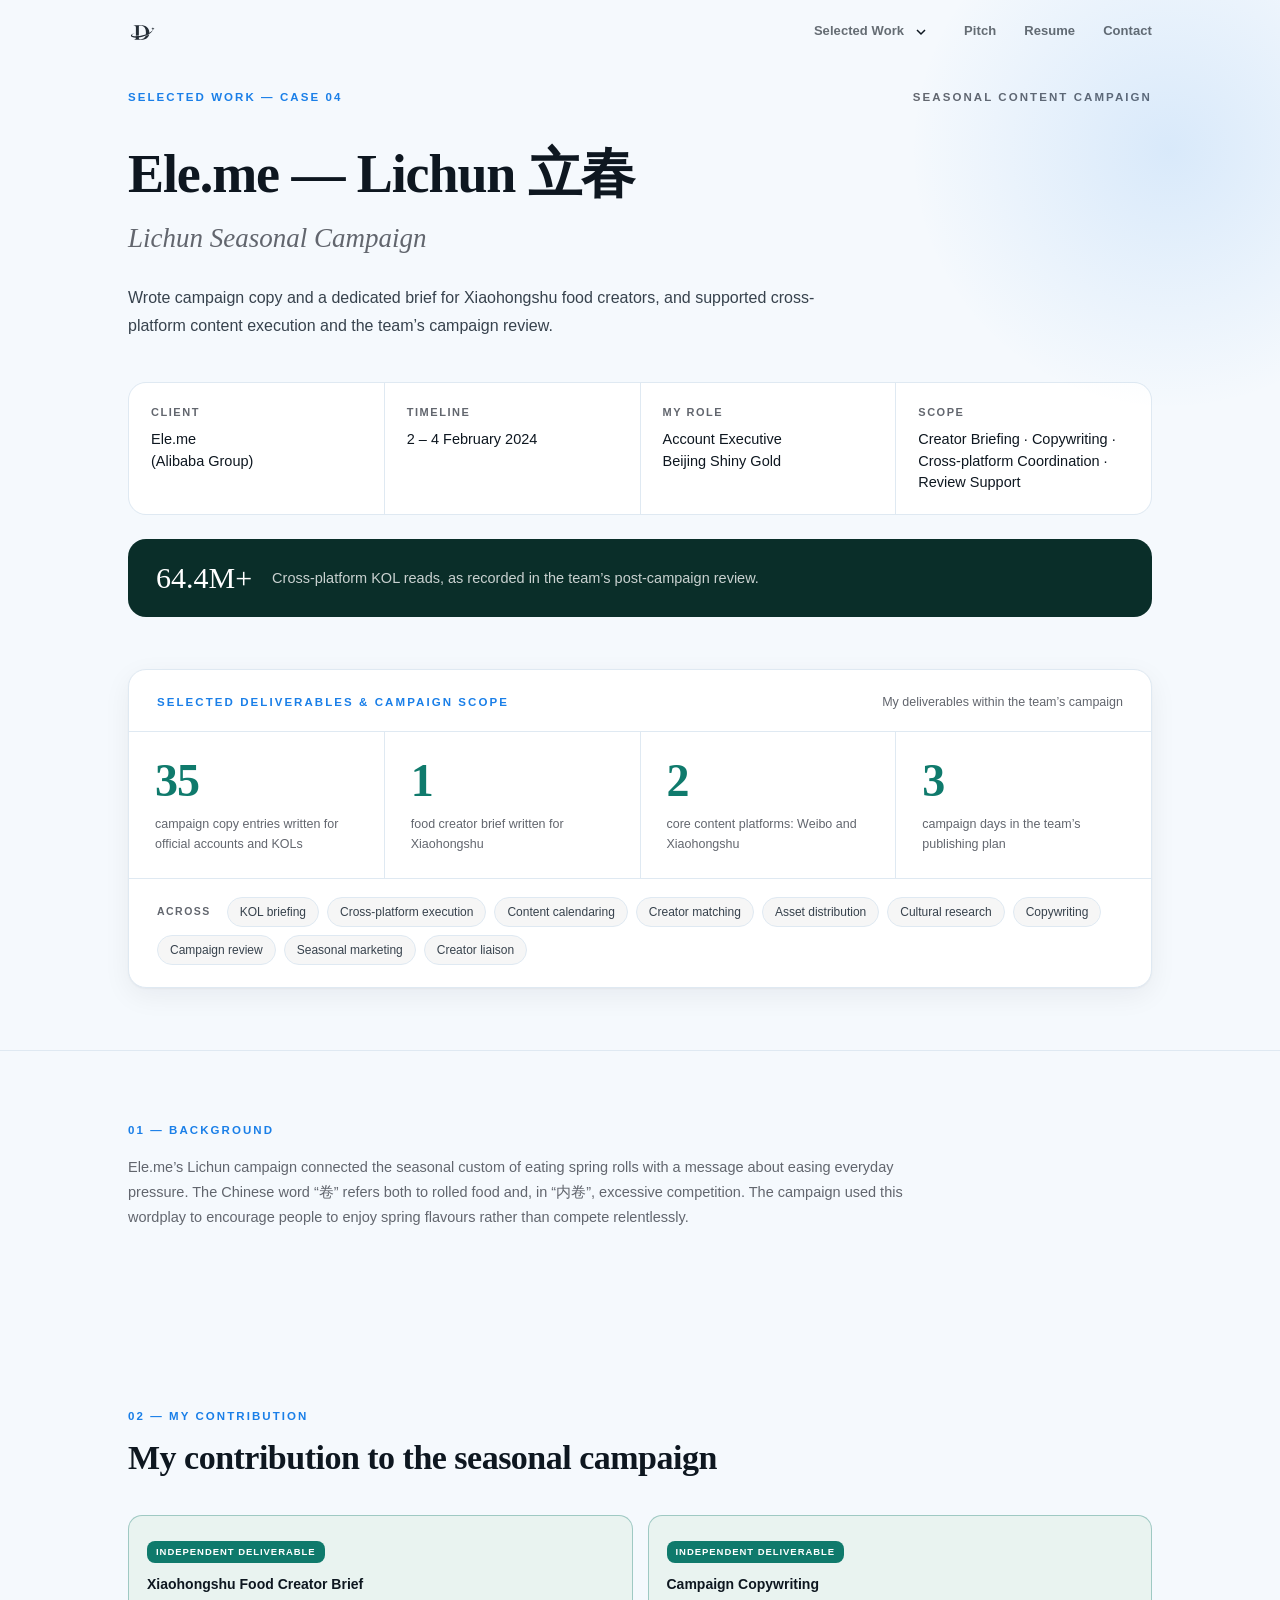
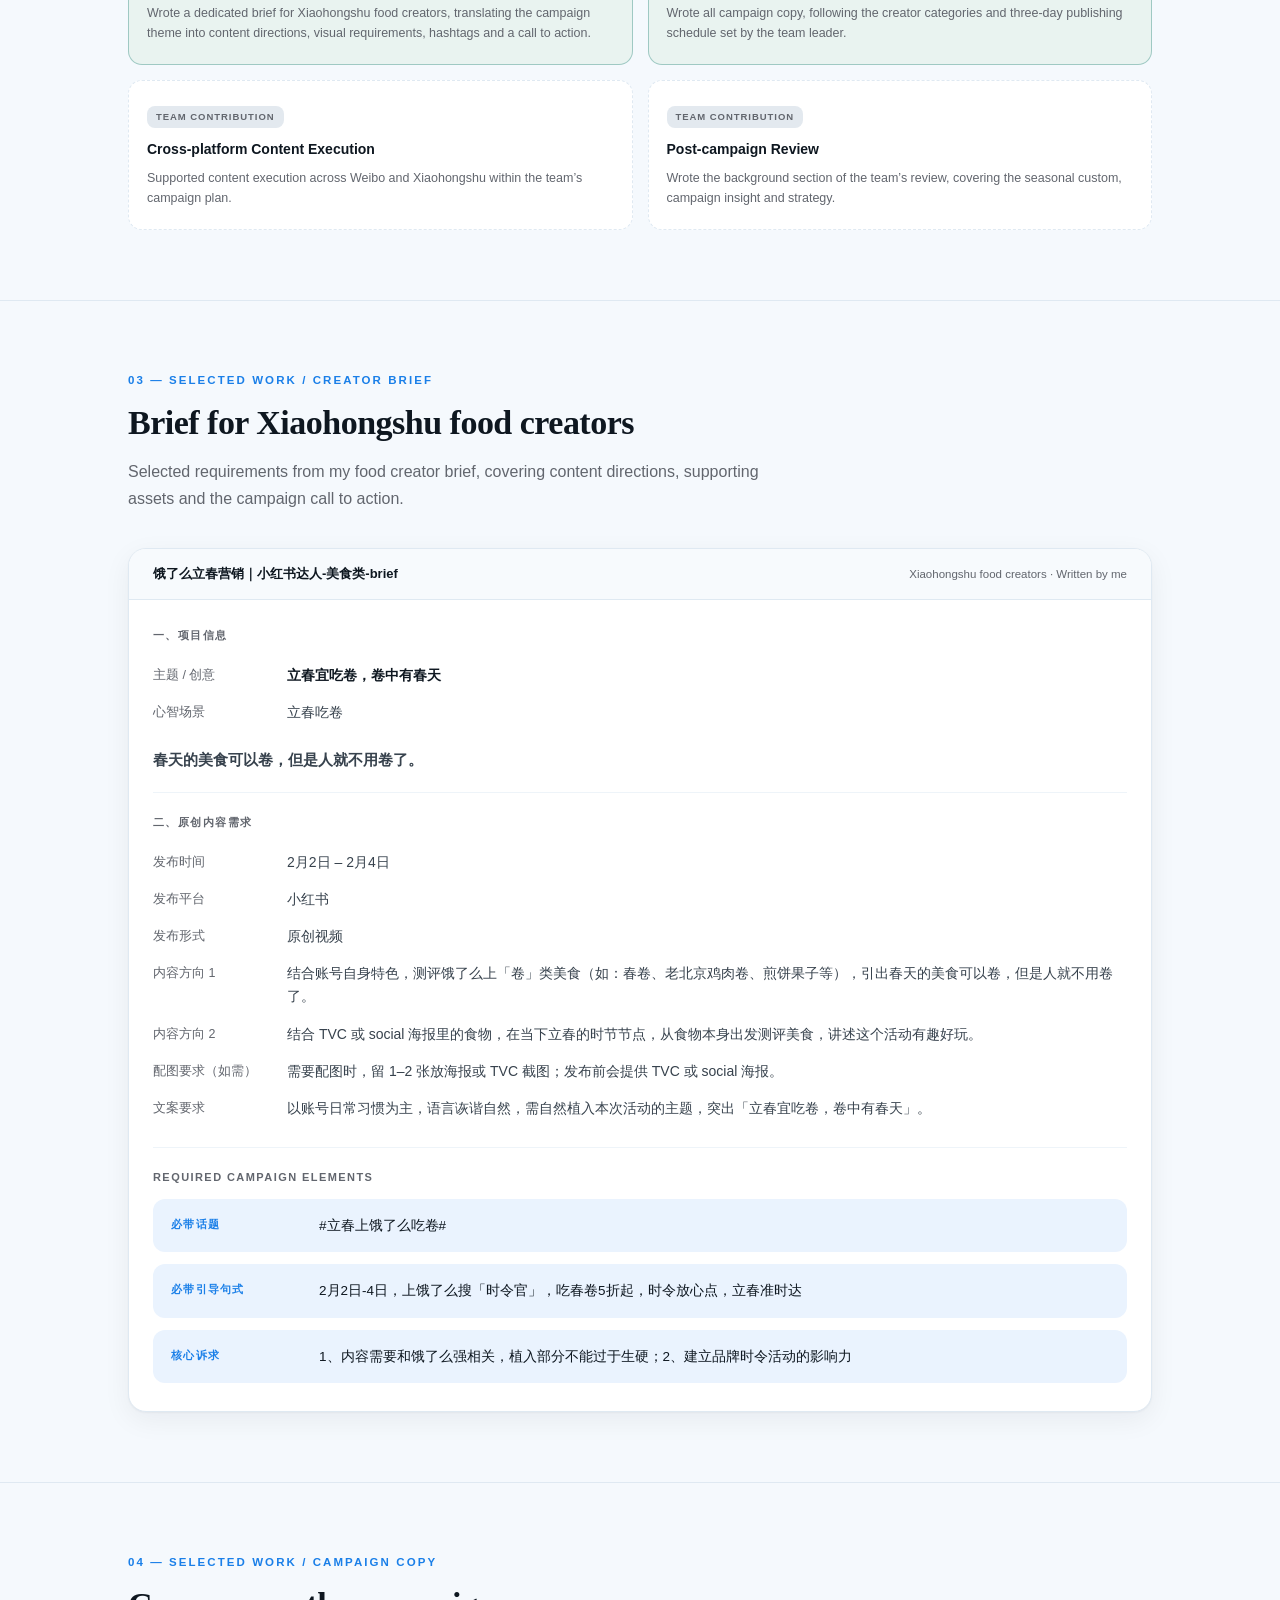
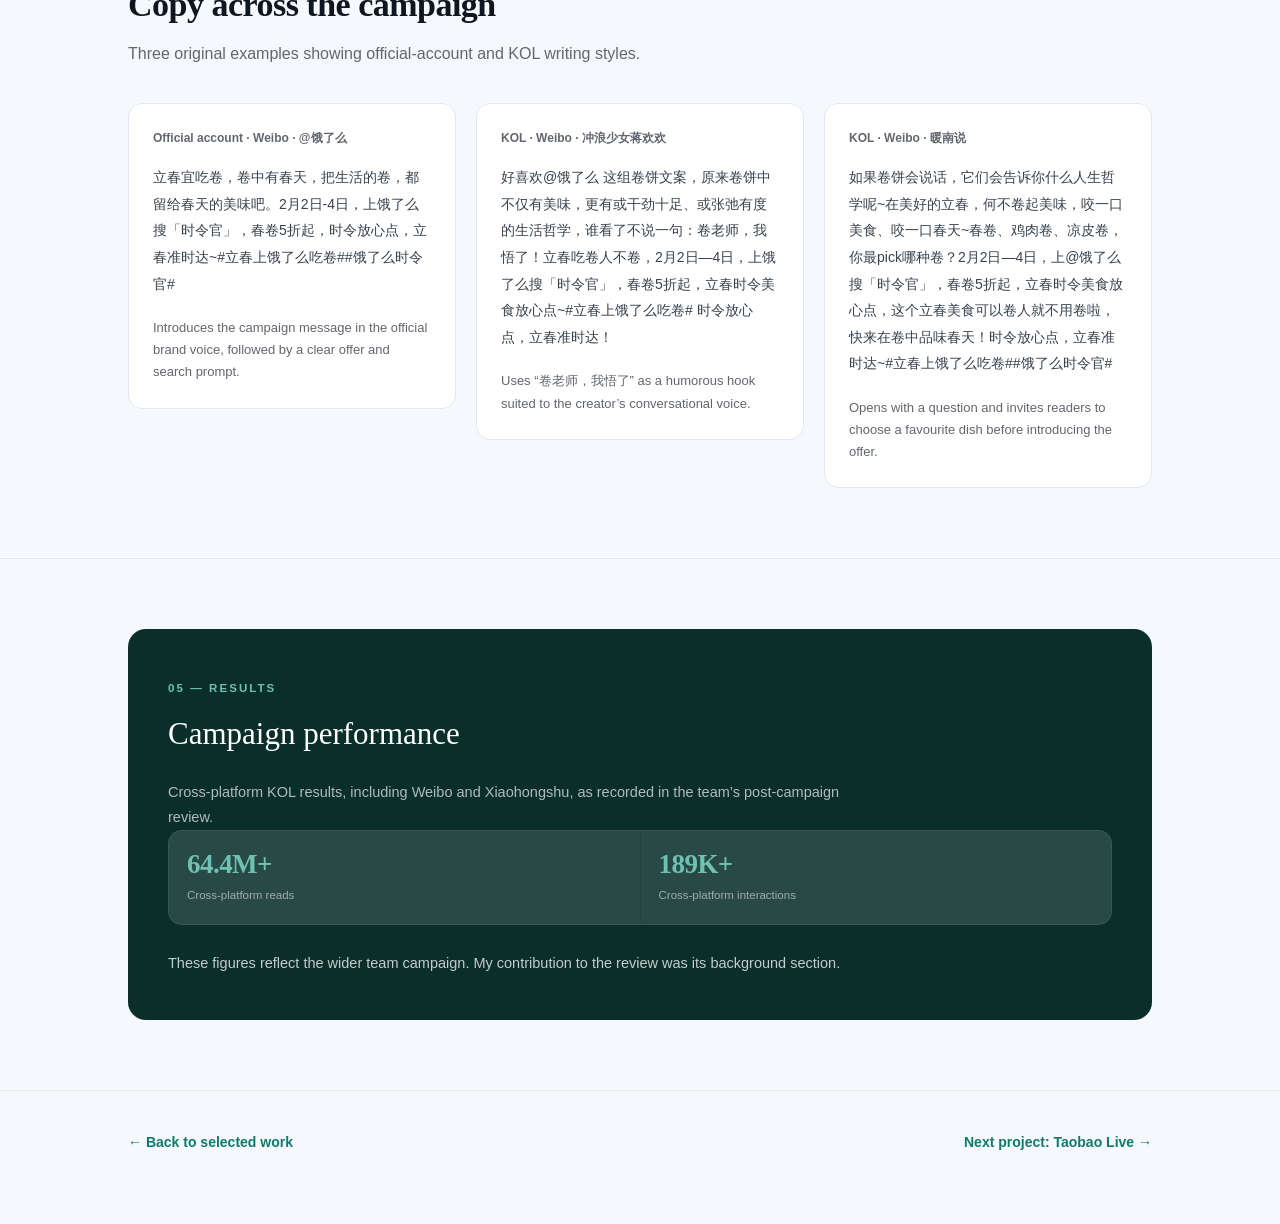
==== commit 6f830fed: "Deploy portfolio-v1 pages and resume" ====
--- a/website/eleme-lichun-case.html
+++ b/website/eleme-lichun-case.html
@@ -3,23 +3,23 @@
 <head>
 <meta charset="utf-8">
 <meta name="viewport" content="width=device-width, initial-scale=1">
-<title>Ele.me — Lichun Seasonal Campaign</title>
+<title>Ele.me — Lichun Seasonal Campaign</title>
+<link rel="canonical" href="https://fenghuan001.github.io/dtw.pro/eleme-lichun-case.html">
+<meta property="og:url" content="https://fenghuan001.github.io/dtw.pro/eleme-lichun-case.html">
+<meta property="og:image" content="https://fenghuan001.github.io/dtw.pro/assets/og-card.jpg">
+<meta name="twitter:image" content="https://fenghuan001.github.io/dtw.pro/assets/og-card.jpg">
 <link rel="icon" type="image/svg+xml" href="assets/favicon.svg">
 <meta name="description" content="A three-day seasonal campaign built on a single wordplay insight. Case 04 — Du Tingwei, Anna.">
-<link rel="canonical" href="https://fenghuan001.github.io/dtw.pro/eleme-lichun-case.html">
-<meta property="og:url" content="https://fenghuan001.github.io/dtw.pro/eleme-lichun-case.html">
 <meta property="og:type" content="website">
 <meta property="og:site_name" content="Du Tingwei, Anna">
 <meta property="og:title" content="Ele.me — Lichun Seasonal Campaign">
 <meta property="og:description" content="A three-day seasonal campaign built on a single wordplay insight. Case 04 — Du Tingwei, Anna.">
-<meta property="og:image" content="https://fenghuan001.github.io/dtw.pro/assets/og-card.jpg">
 <meta property="og:image:width" content="1200">
 <meta property="og:image:height" content="630">
 <meta property="og:image:alt" content="Du Tingwei, Anna — Account Executive, Integrated Marketing and Content Strategy">
 <meta name="twitter:card" content="summary_large_image">
 <meta name="twitter:title" content="Ele.me — Lichun Seasonal Campaign">
 <meta name="twitter:description" content="A three-day seasonal campaign built on a single wordplay insight. Case 04 — Du Tingwei, Anna.">
-<meta name="twitter:image" content="https://fenghuan001.github.io/dtw.pro/assets/og-card.jpg">
 <meta name="theme-color" content="#0A2E29">
 
 <style>
@@ -131,9 +131,9 @@
 .drow dd{margin:0;color:var(--ink-2)}
 .drow dd b{color:var(--ink)}
 .musts{display:grid;gap:12px;margin-top:4px}
-.must{background:var(--accent-soft);border:1px solid rgba(26,127,232,.26);border-radius:12px;padding:15px 18px;display:grid;grid-template-columns:132px 1fr;gap:16px;align-items:start}
+.must{background:var(--accent-soft);border:0;border-radius:12px;padding:15px 18px;display:grid;grid-template-columns:132px 1fr;gap:16px;align-items:start}
 .must .ml{font-size:10.5px;font-weight:700;letter-spacing:.12em;text-transform:uppercase;color:var(--accent);padding-top:3px;line-height:1.5}
-.must .mv{font-size:15px;color:var(--ink);line-height:1.65;font-weight:600}
+.must .mv{font-size:13.5px;color:var(--ink);line-height:1.75;font-weight:400}
 .must .mv small{display:block;font-size:12.5px;font-weight:400;color:var(--muted);margin-top:6px;line-height:1.6}
 @media(max-width:640px){
   .must{grid-template-columns:1fr;gap:8px}
@@ -225,7 +225,7 @@
   .rmetrics span,.rlabel{color:#666 !important}
 }
 </style>
-</head>
+<style>body{--muted:#62666E}a:focus-visible,button:focus-visible{outline:3px solid #D6A84B;outline-offset:5px}@media(prefers-reduced-motion:reduce){html{scroll-behavior:auto!important}*,*::before,*::after{animation:none!important;transition:none!important}}</style><link rel="stylesheet" href="assets/work-navigation.css"><style>img{height:auto}</style></head>
 <body>
 <div id="sp" aria-hidden="true"></div>
 <style id="plcss">
@@ -292,19 +292,20 @@
     if(reduce.matches) rest(); else frame = requestAnimationFrame(tick);
   }
   function done(){
+    if(ready) return;
     ready = true;
     if(!shown){ loader.style.display = 'none'; document.body.setAttribute('aria-busy','false'); return; }
-    // let the star finish the orbit it is currently on, rather than cutting it off
-    var el = performance.now() - showAt;
-    finishAt = showAt + Math.max(1, Math.ceil(el / ORBIT)) * ORBIT;
+    finishAt = performance.now();
     if(reduce.matches) hide(); else frame = requestAnimationFrame(tick);
   }
   window.finishLogoLoading = done;
 
   // only appear when the page is actually slow
   setTimeout(function(){ if(!ready) show(); }, GRACE);
-  if(document.readyState === 'complete') done();
-  else window.addEventListener('load', done, { once:true });
+  // Release the overlay when readable HTML is ready, independently of images.
+  setTimeout(done, 2000);
+  if(document.readyState !== 'loading') done();
+  else document.addEventListener('DOMContentLoaded', done, { once:true });
   document.addEventListener('visibilitychange', function(){ if(!document.hidden && shown && ready) hide(); });
 })();
 </script>
@@ -335,9 +336,9 @@
   <div class="in">
     <a class="brand" href="index.html" aria-label="Back to the portfolio home"><svg class="mark" viewBox="0 0 1254 1254" fill="currentColor" aria-hidden="true" focusable="false"><defs><clipPath id="tbm-l"><rect x="345" y="760" width="151" height="150"/></clipPath><clipPath id="tbm-r"><rect x="750" y="600" width="240" height="270"/></clipPath><mask id="tbm-o" maskUnits="userSpaceOnUse" x="0" y="0" width="1254" height="1254" style="mask-type:luminance"><rect width="1254" height="1254" fill="white"/><path clip-path="url(#tbm-l)" d="M 351 815 C 544 817 864 743 1027 616" fill="none" stroke="black" stroke-width="36"/><path clip-path="url(#tbm-r)" d="M 351 883 C 577 888 912 773 1058 630" fill="none" stroke="black" stroke-width="36"/></mask></defs><path mask="url(#tbm-o)" fill-rule="evenodd" d="M 252 325 L 578 325 C 808 325 950 444 956 650 C 961 854 832 978 590 978 L 249 978 L 249 971 C 327 957 354 938 354 869 L 354 423 C 354 362 330 341 252 333 Z M 487 398 L 487 891 C 487 936 508 952 575 952 C 717 952 803 857 803 652 C 803 450 717 347 579 347 L 528 347 C 497 347 487 362 487 398 Z"/><path d="M 341 644 C 236 683 132 735 129 786 C 123 849 218 881 351 883 C 577 888 912 773 1058 630 C 1088 599 1099 566 1101 538 C 1083 569 1058 591 1027 616 C 864 743 544 817 351 815 C 244 814 183 806 178 782 C 171 752 244 694 336 651 Q 342 648 341 644 Z"/><path d="M 1117 403 C 1109 458 1099 469 1045 478 C 1098 485 1109 498 1117 551 C 1125 498 1136 486 1190 479 C 1136 471 1126 458 1117 403 Z"/></svg></a>
     <nav class="nav" aria-label="Main">
-      <a href="index.html#work">Selected Work</a>
+      <div class="work-dropdown"><a href="index.html#work">Selected Work</a><button class="work-toggle" type="button" aria-label="Show selected projects" aria-expanded="false" aria-controls="work-projects"><svg viewBox="0 0 12 12" fill="none" aria-hidden="true"><path d="m2 4 4 4 4-4" stroke="currentColor" stroke-width="1.5"/></svg></button><div class="work-projects" id="work-projects" hidden><a href="haidilao-case.html">Haidilao</a><a href="quark-scan-king-case.html">Quark Scan King</a><a href="juhuasuan-case.html">Juhuasuan</a><a href="eleme-lichun-case.html" aria-current="page">Ele.me</a><a href="taobao-live-case.html">Taobao Live</a></div></div>
       <a href="pitch-experience.html">Pitch</a>
-      <a href="anna-du-cv.pdf" download>CV</a>
+      <a href="resume.html">Resume</a>
       <a href="index.html#contact">Contact</a>
     </nav>
   </div>
@@ -370,16 +371,17 @@
       <span class="eyebrow" style="color:var(--muted)">Seasonal Content Campaign</span>
     </div>
     <h1>Ele.me — Lichun 立春</h1>
-    <p class="sub">Three days, one core thought</p>
+    <p class="sub">Lichun Seasonal Campaign</p>
+    <p class="hero-summary">Wrote campaign copy and a dedicated brief for Xiaohongshu food creators, and supported cross-platform content execution and the team’s campaign review.</p>
     <dl class="meta">
       <div><dt>Client</dt><dd>Ele.me<br>(Alibaba Group)</dd></div>
       <div><dt>Timeline</dt><dd>2 – 4 February 2024</dd></div>
-      <div><dt>My Role</dt><dd>Account Executive<br>Shengu Media</dd></div>
-      <div><dt>Scope</dt><dd>KOL brief · Execution<br>Assets · Review</dd></div>
+      <div><dt>My Role</dt><dd>Account Executive<br>Beijing Shiny Gold</dd></div>
+      <div><dt>Scope</dt><dd>Creator Briefing · Copywriting ·<br>Cross-platform Coordination · Review Support</dd></div>
     </dl>
     <div class="result-strip">
-      <span class="num">3 days</span>
-      <span class="txt">teaser, pre-heat, burst — one core thought carried across two platforms and every creator the campaign used, inside a window with no room to slip.</span>
+      <span class="num">64.4M+</span>
+      <span class="txt">Cross-platform KOL reads, as recorded in the team’s post-campaign review.</span>
     </div>
   </div>
 </header>
@@ -388,14 +390,14 @@
   <div class="wrap">
     <div class="out-band">
       <div class="out-head">
-        <span class="eyebrow">What I produced</span>
-        <span class="hint">The parts of this campaign that were mine</span>
+        <span class="eyebrow">Selected deliverables &amp; campaign scope</span>
+        <span class="hint">My deliverables within the team’s campaign</span>
       </div>
       <div class="out-grid">
-        <div class="out"><b>1</b><span>campaign KOL brief, written solo and issued as the standard to every creator</span></div>
-        <div class="out"><b>7</b><span>creator categories matched to the right day of the three-day window</span></div>
-        <div class="out"><b>2</b><span>platforms — Weibo and Xiaohongshu — carrying one core thought</span></div>
-        <div class="out"><b>3</b><span>day-parts I planned against: teaser, pre-heat, burst</span></div>
+        <div class="out"><b>35</b><span>campaign copy entries written for official accounts and KOLs</span></div>
+        <div class="out"><b>1</b><span>food creator brief written for Xiaohongshu</span></div>
+        <div class="out"><b>2</b><span>core content platforms: Weibo and Xiaohongshu</span></div>
+        <div class="out"><b>3</b><span>campaign days in the team’s publishing plan</span></div>
       </div>
       <div class="out-scope">
         <span class="sl">Across</span>
@@ -414,46 +416,7 @@
   </div>
 </section>
 
-<section>
-  <div class="wrap">
-    <div class="sec-head">
-      <span class="eyebrow">01 — The Brief</span>
-      <h2>An old food custom, and one character doing two jobs</h2>
-      <p>Background only. Everything from "My Contribution" onwards is my own output.</p>
-    </div>
-
-    <div class="brief">
-      <div>
-        <p class="lede">Lichun is the first of the 24 Chinese solar terms. Eating rolled food — <strong>春卷</strong> in the south, <strong>春饼</strong> in the north — is a custom recorded as far back as the Jin dynasty: spring's ingredients, wrapped inside another ingredient.</p>
-        <p style="font-size:14.5px;color:var(--muted)">Ele.me built its seasonal campaign around the <strong>时令官</strong> ("Seasonal Officer") IP and used that custom as the entry point. The campaign's own brief quotes a line of classical verse on the point — <em>调羹汤饼佐春色，春到人间一卷之</em>.</p>
-
-        <div class="pun">
-          <div class="pl">The whole campaign turned on one character</div>
-          <div class="pw">卷 &nbsp;juǎn</div>
-          <div class="pm">
-            <div><b>A rolled food</b>春卷, 春饼, 饭包, tacos, 花卷 — spring's ingredients wrapped in another ingredient.</div>
-            <div><b>To compete, relentlessly</b>The word young office workers were using for the pressure they were under — involution, the endless internal race.</div>
-          </div>
-        </div>
-
-        <div class="chal">
-          <div><b>The task</b>Make a centuries-old food custom feel alive to a young audience, and give Ele.me a Lichun association a competitor could not simply copy.</div>
-          <div><b>The constraint</b>The whole campaign ran in three days, 2–4 February, with Lichun itself landing on the last of them.</div>
-        </div>
-      </div>
-
-      <div class="brief-facts">
-        <dl>
-          <div><dt>IP</dt><dd>饿了么时令官 — seasonal food culture, one solar term at a time</dd></div>
-          <div><dt>Core thought</dt><dd>立春宜吃卷，卷中有春天 — <em>Lichun is for eating rolls; spring is inside the roll</em></dd></div>
-          <div><dt>The turn</dt><dd>春天的美食可以卷，但是人就不用卷了 — the food can roll, people don't have to</dd></div>
-          <div><dt>Window</dt><dd>2 Feb teaser · 3 Feb pre-heat · 4 Feb burst</dd></div>
-          <div><dt>Platforms</dt><dd>Weibo (topic + KOL) · Xiaohongshu (food creators) · WeChat Video (TVC)</dd></div>
-        </dl>
-      </div>
-    </div>
-  </div>
-</section>
+<section><div class="wrap"><div class="sec-head"><span class="eyebrow">01 — Background</span><p class="background-copy">Ele.me’s Lichun campaign connected the seasonal custom of eating spring rolls with a message about easing everyday pressure. The Chinese word “卷” refers both to rolled food and, in “内卷”, excessive competition. The campaign used this wordplay to encourage people to enjoy spring flavours rather than compete relentlessly.</p></div></div></section>
 <style>
 .resp.four{grid-template-columns:repeat(2,1fr)}
 @media(max-width:560px){ .resp.four{grid-template-columns:1fr} }
@@ -465,33 +428,13 @@
   <div class="wrap">
     <div class="sec-head">
       <span class="eyebrow">02 — My Contribution</span>
-      <h2>Four workstreams, three owned end to end</h2>
+      <h2>My contribution to the seasonal campaign</h2>
     </div>
     <div class="resp four">
-      <div class="resp-item solo">
-        <span class="badge">Solo</span>
-        <h4>KOL brief author</h4>
-        <p>Wrote the campaign's platform KOL brief — theme, core thought, content directions, mandatory hashtag and mandatory call-to-action — which was then issued as the standard to creators across Weibo and Xiaohongshu.</p>
-      </div>
-      <div class="resp-item solo">
-        <span class="badge">Solo</span>
-        <h4>Cross-platform execution</h4>
-        <p>Coordinated creator content across Weibo and Xiaohongshu, matching creator type to the right day of the three-day window and checking each post against the brief before it went out.</p>
-      </div>
-      <div class="resp-item solo">
-        <span class="badge">Solo</span>
-        <h4>Asset distribution</h4>
-        <p>Fed official TVC stills and poster assets to creators as ready-to-post material, so organic content matched the paid visual language instead of drifting from it.</p>
-      </div>
-      <div class="resp-item contrib">
-        <span class="badge">Contributed</span>
-        <h4>Post-campaign review</h4>
-        <p>Wrote the background section of the campaign review — the cultural origin of the custom, the insight and the strategy.</p>
-      </div>
-    </div>
-    <div class="legend">
-      <span><i class="dot"></i> <strong>Solo</strong> — briefed, written and delivered by me end to end</span>
-      <span><i class="dot d2"></i> <strong>Contributed</strong> — I owned part of the workstream</span>
+      <div class="resp-item solo"><span class="badge">Independent deliverable</span><h4>Xiaohongshu Food Creator Brief</h4><p>Wrote a dedicated brief for Xiaohongshu food creators, translating the campaign theme into content directions, visual requirements, hashtags and a call to action.</p></div>
+      <div class="resp-item solo"><span class="badge">Independent deliverable</span><h4>Campaign Copywriting</h4><p>Wrote all campaign copy, following the creator categories and three-day publishing schedule set by the team leader.</p></div>
+      <div class="resp-item contrib"><span class="badge">Team contribution</span><h4>Cross-platform Content Execution</h4><p>Supported content execution across Weibo and Xiaohongshu within the team’s campaign plan.</p></div>
+      <div class="resp-item contrib"><span class="badge">Team contribution</span><h4>Post-campaign Review</h4><p>Wrote the background section of the team’s review, covering the seasonal custom, campaign insight and strategy.</p></div>
     </div>
   </div>
 </section>
@@ -499,15 +442,15 @@
 <section>
   <div class="wrap">
     <div class="sec-head">
-      <span class="eyebrow">03 — Selected Work / The Brief</span>
-      <h2>The document the whole creator campaign ran on</h2>
-      <p>Dozens of creators, two platforms, three days. The brief was what held a single core thought together across all of it — and it is the part of this campaign I wrote.</p>
+      <span class="eyebrow">03 — Selected Work / Creator Brief</span>
+      <h2>Brief for Xiaohongshu food creators</h2>
+      <p>Selected requirements from my food creator brief, covering content directions, supporting assets and the campaign call to action.</p>
     </div>
 
     <div class="doc">
       <div class="doc-bar">
         <span class="fl">饿了么立春营销｜小红书达人-美食类-brief</span>
-        <span class="ft">KOL brief · written by me · issued to creators</span>
+        <span class="ft">Xiaohongshu food creators · Written by me</span>
       </div>
       <div class="doc-body">
 
@@ -517,10 +460,7 @@
             <div class="drow"><dt>主题 / 创意</dt><dd><b>立春宜吃卷，卷中有春天</b></dd></div>
             <div class="drow"><dt>心智场景</dt><dd>立春吃卷</dd></div>
           </dl>
-          <p class="dlede" style="margin-top:14px">立春，代表春天即将开始。立春吃春卷，是从晋朝就定下的规矩。</p>
-          <p class="dlede">吃各种卷 —— 春天的食材，被包裹在另一种食材里 —— 因此古诗云：</p>
-          <p class="dquote">调羹汤饼佐春色，春到人间一卷之</p>
-          <p class="dlede" style="margin-top:16px"><strong style="color:var(--ink)">春天的美食可以卷，但是人就不用卷了。</strong></p>
+          <p class="dlede" style="margin-top:16px"><strong>春天的美食可以卷，但是人就不用卷了。</strong></p>
         </div>
 
         <div class="dsec">
@@ -531,30 +471,27 @@
             <div class="drow"><dt>发布形式</dt><dd>原创视频</dd></div>
             <div class="drow"><dt>内容方向 1</dt><dd>结合账号自身特色，测评饿了么上「卷」类美食（如：春卷、老北京鸡肉卷、煎饼果子等），引出春天的美食可以卷，但是人就不用卷了。</dd></div>
             <div class="drow"><dt>内容方向 2</dt><dd>结合 TVC 或 social 海报里的食物，在当下立春的时节节点，从食物本身出发测评美食，讲述这个活动有趣好玩。</dd></div>
-            <div class="drow"><dt>配图要求</dt><dd>需留 1–2 张放海报或 TVC 的截图，发布前会提供官方素材。</dd></div>
+            <div class="drow"><dt>配图要求（如需）</dt><dd>需要配图时，留 1–2 张放海报或 TVC 截图；发布前会提供 TVC 或 social 海报。</dd></div>
             <div class="drow"><dt>文案要求</dt><dd>以账号日常习惯为主，语言诙谐自然，需自然植入本次活动的主题，突出「立春宜吃卷，卷中有春天」。</dd></div>
           </dl>
         </div>
 
         <div class="dsec">
-          <div class="dh">三行强制条款 — every creator post had to carry all three</div>
+          <div class="dh">Required campaign elements</div>
           <div class="musts">
             <div class="must">
               <div class="ml">必带话题</div>
               <div class="mv">#立春上饿了么吃卷#
-                <small>One hashtag, not a pool of options — so every post fed the same topic page instead of splitting the traffic.</small>
               </div>
             </div>
             <div class="must">
               <div class="ml">必带引导句式</div>
               <div class="mv">2月2日-4日，上饿了么搜「时令官」，吃春卷5折起，时令放心点，立春准时达
-                <small>Wording that could not be paraphrased: the search term, the offer, the dates and the promise had to match the official campaign line word for word.</small>
               </div>
             </div>
             <div class="must">
               <div class="ml">核心诉求</div>
               <div class="mv">1、内容需要和饿了么强相关，植入部分不能过于生硬；2、建立品牌时令活动的影响力
-                <small>The quality bar, stated plainly: brand relevance is not enough on its own — the placement still has to read like something the creator would have posted anyway.</small>
               </div>
             </div>
           </div>
@@ -563,129 +500,27 @@
       </div>
     </div>
 
-    <div class="whyline">
-      <p>Most creator briefs ask for a mood. This one had to carry a fixed hashtag, a fixed call-to-action and a fixed core thought — because in a three-day window there is no time to fix a post after it publishes.</p>
-    </div>
   </div>
 </section>
-<section>
-  <div class="wrap">
-    <div class="sec-head">
-      <span class="eyebrow">04 — Selected Work / The Window</span>
-      <h2>Matching creator type to the day</h2>
-      <p>A three-day campaign cannot be planned as a list of posts. Each day had a job, and each creator category was picked because it could do that job in its own register — with the brief holding all of it to the same core thought.</p>
-    </div>
-
-    <div class="sched">
-      <div class="day">
-        <div class="dhead"><span class="dnum">Day 01</span><span class="ddate">2 Feb</span><span class="dphase">Teaser</span></div>
-        <div class="dbody">
-          <span class="ctag">Marketing</span><span class="ctag">Food</span><span class="ctag">Lifestyle vlog</span><span class="ctag">Cultural opinion</span>
-          <p>Open the idea before the offer. Marketing creators introduced Lichun as the point where spring begins and rolls are eaten; cultural-opinion creators went back to the origin of the custom. The turn landed here: <em>spring food can roll — people don't have to</em>.</p>
-          <p>The offer was previewed, not pushed.</p>
-        </div>
-      </div>
-
-      <div class="day">
-        <div class="dhead"><span class="dnum">Day 02</span><span class="ddate">3 Feb</span><span class="dphase">Pre-heat</span></div>
-        <div class="dbody">
-          <span class="ctag">Marketing</span><span class="ctag">Workplace</span>
-          <p>Shift from the food to the feeling. Workplace creators started from the rolls they actually eat and moved into the version of "卷" their audience was living through — the pressure, the year-end reviews, the nagging sense of being behind.</p>
-          <p>Comment sections were seeded to invite people to post the food they roll for Lichun.</p>
-        </div>
-      </div>
-
-      <div class="day burst">
-        <div class="dhead"><span class="dnum">Day 03</span><span class="ddate">4 Feb</span><span class="dphase">Burst · Lichun</span></div>
-        <div class="dbody">
-          <span class="ctag">Workplace</span><span class="ctag">Copywriting</span><span class="ctag">Food</span><span class="ctag">Creative / advertising</span><span class="ctag">Culture</span><span class="ctag">Entertainment &amp; meme</span>
-          <p>Everything at once, on the day itself. Workplace creators opened from the year-end review; copywriters wrote "spring roll" wordplay; food creators reviewed every rolled dish you can order on Ele.me; advertising creators critiqued the campaign itself; cultural creators traced the custom from the Jin dynasty to now.</p>
-          <p>The TVC and 周深's post went out on this day, and the whole roster published against the same hashtag.</p>
-        </div>
-      </div>
-    </div>
-
-    <div class="pool">
-      <div class="pl">Context — not my document</div>
-      <h4>The topic pool the team opened, and the one line the brief kept</h4>
-      <p class="note">The campaign plan left a long list of candidate hashtags on the table, split into official, opinion-led, seasonal and food angles. The brief I wrote for creators mandated exactly one of them.</p>
-      <div class="tchips">
-        <span class="tchip keep">#立春上饿了么吃卷# — the mandated one</span>
-        <span class="tchip">#上饿了么卷着吃春味#</span>
-        <span class="tchip">#饿了么立春陪你消灭大卷#</span>
-        <span class="tchip">#上饿了么吃掉内卷#</span>
-        <span class="tchip">#饿了么陪你反卷到底#</span>
-        <span class="tchip">#饿了么喊你一起咬春啦#</span>
-        <span class="tchip">#2024过平直人生不内卷#</span>
-        <span class="tchip">#卷心菜只会越卷越脆#</span>
-        <span class="tchip">#2024别内卷来吃卷#</span>
-        <span class="tchip">#南北方立春吃卷有多卷#</span>
-        <span class="tchip">#立春老板画春饼#</span>
-        <span class="tchip">#立春吃卷今年不被卷#</span>
-        <span class="tchip">#老板画的饼当然要卷起来吃掉#</span>
-        <span class="tchip">#对抗内卷的办法就是吃了它#</span>
-        <span class="tchip">#食物卷起来精神就不卷了#</span>
-        <span class="tchip">#把卷吃了就不卷了#</span>
-        <span class="tchip">#拒绝画饼除非它能卷起来吃#</span>
-        <span class="tchip">#今天内卷的卷是能吃的卷#</span>
-      </div>
-      <p class="note" style="margin:16px 0 0">Narrowing the pool to one was deliberate. A long hashtag list spread across dozens of creators produces a lot of half-built topic pages; one hashtag produces a single place for the discussion to accumulate.</p>
-    </div>
-  </div>
-</section>
+<section><div class="wrap"><div class="sec-head"><span class="eyebrow">04 — Selected Work / Campaign Copy</span><h2>Copy across the campaign</h2><p>Three original examples showing official-account and KOL writing styles.</p></div><div class="campaign-copy-grid"><article class="campaign-copy-card"><div class="copy-account">Official account · Weibo · @饿了么</div><div class="original-copy" lang="zh-CN">立春宜吃卷，卷中有春天，把生活的卷，都留给春天的美味吧。2月2日-4日，上饿了么搜「时令官」，春卷5折起，时令放心点，立春准时达~#立春上饿了么吃卷##饿了么时令官#</div><p class="copy-purpose">Introduces the campaign message in the official brand voice, followed by a clear offer and search prompt.</p></article><article class="campaign-copy-card"><div class="copy-account">KOL · Weibo · 冲浪少女蒋欢欢</div><div class="original-copy" lang="zh-CN">好喜欢@饿了么 这组卷饼文案，原来卷饼中不仅有美味，更有或干劲十足、或张弛有度的生活哲学，谁看了不说一句：卷老师，我悟了！立春吃卷人不卷，2月2日—4日，上饿了么搜「时令官」，春卷5折起，立春时令美食放心点~#立春上饿了么吃卷# 时令放心点，立春准时达！</div><p class="copy-purpose">Uses “卷老师，我悟了” as a humorous hook suited to the creator’s conversational voice.</p></article><article class="campaign-copy-card"><div class="copy-account">KOL · Weibo · 暖南说</div><div class="original-copy" lang="zh-CN">如果卷饼会说话，它们会告诉你什么人生哲学呢~在美好的立春，何不卷起美味，咬一口美食、咬一口春天~春卷、鸡肉卷、凉皮卷，你最pick哪种卷？2月2日—4日，上@饿了么 搜「时令官」，春卷5折起，立春时令美食放心点，这个立春美食可以卷人就不用卷啦，快来在卷中品味春天！时令放心点，立春准时达~#立春上饿了么吃卷##饿了么时令官#</div><p class="copy-purpose">Opens with a question and invites readers to choose a favourite dish before introducing the offer.</p></article></div></div></section>
 
 <section>
   <div class="wrap">
     <div class="results">
       <span class="eyebrow">05 — Results</span>
-      <div class="big">On 3 and 4 February the campaign ran hotter than its direct competitor — on both peak and average heat.</div>
-
-      <div class="rlabel">Heat, 3–4 February 2024</div>
-      <div class="htable-wrap">
-        <table class="htable">
-          <thead>
-            <tr><th>Metric</th><th>饿了么立春</th><th>美团外卖</th></tr>
-          </thead>
-          <tbody>
-            <tr><td>Peak campaign heat</td><td class="lead">Ahead <em>BOTH DAYS</em></td><td>—</td></tr>
-            <tr><td>Average campaign heat</td><td class="lead">Ahead <em>ACROSS THE WINDOW</em></td><td>—</td></tr>
-            <tr><td>Associated keywords</td><td class="lead">"立春" and "春卷" ranked top <em>ABOVE OTHER CONCURRENT CAMPAIGNS</em></td><td>—</td></tr>
-          </tbody>
-        </table>
-      </div>
-      <p style="margin-bottom:30px;font-size:12.5px;color:rgba(255,255,255,.45)">Recorded qualitatively in the campaign review. No per-brand heat index was published, so no index is shown here.</p>
-
-      <div class="rlabel">The KOL programme I briefed and ran</div>
-      <div class="rmetrics">
-        <div><b>64.4M+</b><span>Weibo reads</span></div>
-        <div><b>189K+</b><span>interactions</span></div>
-        <div><b>2.47</b><span>CPM (RMB)</span></div>
-        <div><b>0.84</b><span>CPE (RMB)</span></div>
-      </div>
-
-      <p><strong style="color:#fff">周深's launch post</strong> drew 300,000+ interactions in three hours and held the #1 position in topic content for three consecutive hours — above 人民日报 and 靳东 — and was pinned into the official #立春# hot-search topic, giving the campaign its brand exposure at no media cost.</p>
-      <p style="margin-top:16px"><strong style="color:#fff">Industry pick-up came unprompted.</strong> Eight or more trade accounts covered the campaign off their own initiative — 梅花网, socialbeta, 顶尖广告, 杭州gogo, 寰视文化Vision, 营销定律, 文案佬, newmedialab — carrying an estimated RMB 250,000 in earned media value. 数英网 and SocialBeta both featured the case on their homepages.</p>
-      <p style="margin-top:16px"><strong style="color:#fff">On Xiaohongshu</strong>, non-paid users picked the campaign up organically, including several posts that passed 1,000 likes.</p>
-
-      <p style="margin-top:28px;font-size:13px;color:rgba(255,255,255,.5)">The review's data and conclusions were owned by the team; I wrote the review's background section. The figures above are taken from that review.</p>
+      <div class="big">Campaign performance</div>
+      <p>Cross-platform KOL results, including Weibo and Xiaohongshu, as recorded in the team’s post-campaign review.</p>
+      <div class="rmetrics"><div><b>64.4M+</b><span>Cross-platform reads</span></div><div><b>189K+</b><span>Cross-platform interactions</span></div></div>
+      <p class="fine">These figures reflect the wider team campaign. My contribution to the review was its background section.</p>
     </div>
   </div>
 </section>
 
-<footer class="footer">
-  <div class="wrap">
-    <div class="demo-note">
-      <strong>Attribution.</strong> Campaign work produced at Shengu Media for Ele.me (Alibaba Group), February 2024. Official campaign assets — key visual, poster series, TVC and the 周深 post — are client assets and are referenced here rather than reproduced.
-    </div>
-    <div class="demo-note">
-      <strong>On the sources.</strong> The brief shown on this page is my own original document; the topic pool is from the campaign plan and is labelled as such. No budgets, supplier pricing or internal commercial terms are reproduced.
-    </div>
-  </div>
-</footer>
+<footer class="footer"><div class="wrap case-navigation"><a href="index.html#work">← Back to selected work</a><a href="taobao-live-case.html">Next project: Taobao Live →</a></div></footer>
 
 <script>
 (function(){
-  var sel = '.resp-item, .day, .doc, .pool, .results, .brief-facts, .pun, .must, .rmetrics, .whyline, .htable-wrap';
+  var sel = '.campaign-copy-card, .resp-item, .day, .doc, .pool, .results, .brief-facts, .pun, .must, .rmetrics, .whyline, .htable-wrap';
   var targets = document.querySelectorAll(sel);
   if(!('IntersectionObserver' in window)) return;
   for(var i=0;i<targets.length;i++){
@@ -702,5 +537,26 @@
 })();
 </script>
 <script>(function(){var e=document.getElementById("sp");if(!e)return;function u(){var h=document.documentElement.scrollHeight-window.innerHeight;e.style.width=(h>0?(window.pageYOffset/h)*100:0)+"%";}window.addEventListener("scroll",u,{passive:true});window.addEventListener("resize",u);u();})();</script>
-</body>
+<style>
+.hero-summary{max-width:740px;font-size:16px;line-height:1.75;margin:22px 0 0}
+.sec-head .background-copy{max-width:820px;font-size:14.5px;line-height:1.75}
+.resp-item .badge{position:static;display:inline-block;max-width:100%;line-height:1.5;margin-bottom:12px;border-radius:8px}
+.resp-item h4{padding-right:0}
+.rmetrics{grid-template-columns:repeat(2,minmax(0,1fr))}
+.results .fine{color:rgba(255,255,255,.76)}
+.footer{background:transparent;border-top:1px solid var(--line)}
+.case-navigation{display:flex;justify-content:space-between;gap:20px;flex-wrap:wrap}
+.case-navigation a{font-size:14px;font-weight:600;color:var(--pine-accent);text-decoration:none}
+.case-navigation a:hover{text-decoration:underline}
+#tb.stuck .mark{color:#fff}
+@media(max-width:560px){.rmetrics{grid-template-columns:1fr}}
+</style><style>
+.campaign-copy-grid{display:grid;grid-template-columns:repeat(3,minmax(0,1fr));gap:20px;align-items:start}
+.campaign-copy-card{background:#fff;border:1px solid var(--line);border-radius:14px;padding:24px}
+.copy-account{font-size:12px;font-weight:600;color:var(--muted);margin-bottom:16px}
+.original-copy{font-size:14px;line-height:1.9;white-space:pre-line;overflow-wrap:anywhere;color:var(--ink-2)}
+.copy-purpose{font-size:13px;line-height:1.7;color:var(--muted);margin:20px 0 0}
+@media(max-width:900px){.campaign-copy-grid{grid-template-columns:1fr}}
+@media print{.campaign-copy-card{opacity:1!important;transform:none!important;break-inside:avoid}}
+</style><script src="assets/work-navigation.js"></script></body>
 </html>
--- a/website/assets/work-navigation.css
+++ b/website/assets/work-navigation.css
@@ -0,0 +1,23 @@
+
+.work-dropdown{position:relative;display:inline-flex;align-items:center;gap:2px}
+.work-toggle{display:grid;place-items:center;width:30px;height:34px;padding:0;border:0;background:transparent;color:inherit;cursor:pointer;border-radius:5px}
+#tb .work-toggle{color:var(--tb-ink,#fff)}
+.work-toggle:hover{background:rgba(111,194,179,.15)}
+.work-toggle svg{width:12px;height:12px;transition:transform .2s ease}
+.work-toggle[aria-expanded="true"] svg{transform:rotate(180deg)}
+.work-projects{position:absolute;top:calc(100% + 12px);left:0;width:220px;max-width:calc(100vw - 40px);padding:8px;background:#fff;border:1px solid #dde8e8;border-radius:12px;box-shadow:0 12px 32px rgba(10,46,41,.16);z-index:150}
+.work-projects[hidden]{display:none!important}
+#tb .nav .work-projects a,.work-projects a{display:block;padding:11px 13px;color:#38474a;opacity:1;text-decoration:none;border:0;border-radius:7px;font:500 14px/1.4 var(--font-sans,system-ui,sans-serif);white-space:normal}
+#tb .nav .work-projects a:hover,.work-projects a:hover{background:#f0f6f4;color:#0a5b50;border:0}
+#tb .nav .work-projects a[aria-current="page"],.work-projects a[aria-current="page"]{background:#e9f3f0;color:#0a5b50;font-weight:700}
+.work-toggle:focus-visible,.work-projects a:focus-visible{outline:3px solid #d6a84b;outline-offset:2px}
+@media(max-width:520px){#tb .nav{gap:10px}#tb .work-toggle{width:24px}#tb .work-projects{position:fixed;top:70px;left:20px;right:20px;width:auto;max-width:none;max-height:calc(100dvh - 90px);overflow:auto}#tb .work-projects a{padding:13px}}
+@media(prefers-reduced-motion:reduce){.work-toggle svg{transition:none}}
+@media print{.work-toggle,.work-projects{display:none!important}}
+
+#tb.stuck .work-toggle{color:#fff}
+
+/* Dropdown links keep their own palette in both navigation states. */
+#tb.stuck .nav .work-projects a{color:#38474a;opacity:1;border-bottom:0}
+#tb.stuck .nav .work-projects a:hover{color:#0a5b50;background:#f0f6f4;border-bottom:0}
+#tb.stuck .nav .work-projects a[aria-current="page"]{color:#0a5b50;background:#e9f3f0;font-weight:700}
